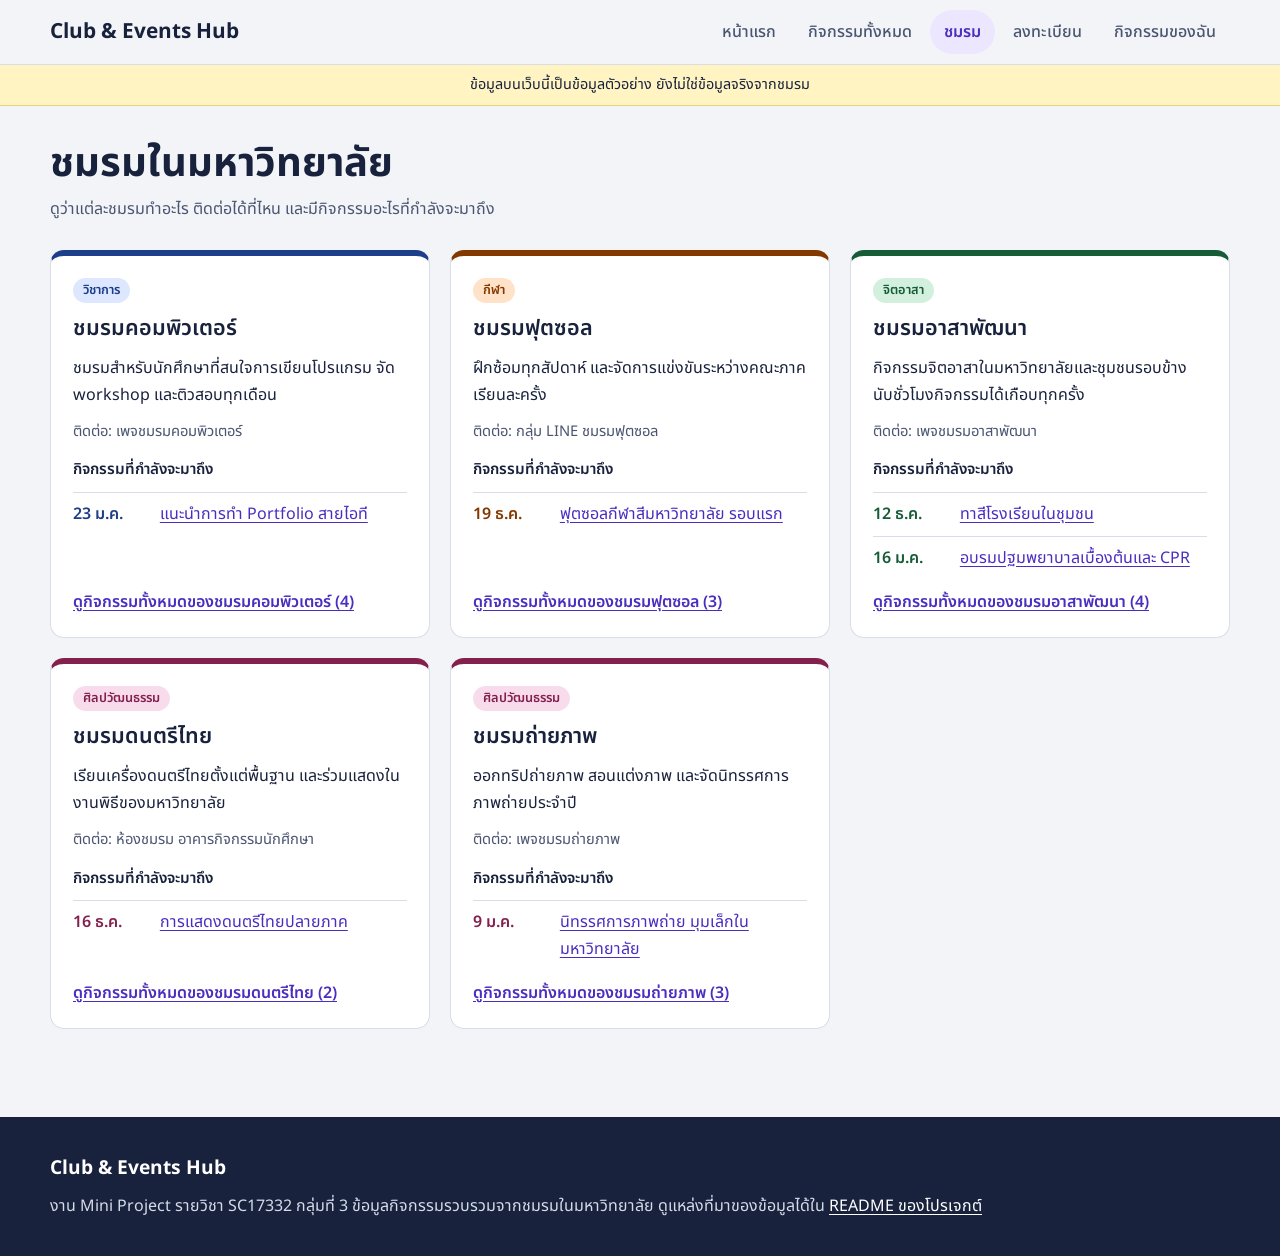
==== clubs.html @ ec0154b6 "Add Club & Events Hub starter site" ====
<!DOCTYPE html>
<!--
  =========================================================
  clubs.html — รายชื่อชมรมและกิจกรรมของแต่ละชมรม
  JavaScript: js/clubs.js (เริ่มทำงานผ่าน js/router.js)
  การ์ดชมรมทั้งหมดสร้างจาก clubs และ events ใน data/events.json
  =========================================================
-->
<html lang="th">
<head>
  <meta charset="UTF-8">
  <meta name="viewport" content="width=device-width, initial-scale=1.0">
  <title>ชมรม — Club &amp; Events Hub</title>
  <meta name="description" content="รายชื่อชมรมในมหาวิทยาลัยและกิจกรรมที่กำลังจะมาถึงของแต่ละชมรม">
  <link rel="preconnect" href="https://fonts.googleapis.com">
  <link rel="preconnect" href="https://fonts.gstatic.com" crossorigin>
  <link href="https://fonts.googleapis.com/css2?family=Noto+Sans+Thai:wght@400;500;600;700&display=swap" rel="stylesheet">
  <link rel="icon" href="images/favicon.svg" type="image/svg+xml">
  <link rel="stylesheet" href="css/style.css">
</head>
<body data-page="clubs">

  <a class="skip-link" href="#main">ข้ามไปเนื้อหาหลัก</a>

  <header class="site-header">
    <div class="container header-inner">
      <a class="logo" href="index.html">Club &amp; Events Hub</a>
      <nav aria-label="เมนูหลัก">
        <ul class="nav-links">
          <li><a href="index.html">หน้าแรก</a></li>
          <li><a href="events.html">กิจกรรมทั้งหมด</a></li>
          <li><a href="clubs.html" aria-current="page">ชมรม</a></li>
          <li><a href="register.html">ลงทะเบียน</a></li>
          <li><a href="my-events.html">กิจกรรมของฉัน <span class="nav-badge" id="my-count" hidden>0</span></a></li>
        </ul>
      </nav>
    </div>
  </header>

  <p class="sample-banner" id="sample-banner" hidden>
    ข้อมูลบนเว็บนี้เป็นข้อมูลตัวอย่าง ยังไม่ใช่ข้อมูลจริงจากชมรม
  </p>

  <main id="main">

    <div class="page-head container">
      <h1>ชมรมในมหาวิทยาลัย</h1>
      <p>ดูว่าแต่ละชมรมทำอะไร ติดต่อได้ที่ไหน และมีกิจกรรมอะไรที่กำลังจะมาถึง</p>
    </div>

    <!-- [JS] การ์ดชมรม 1 ใบ = <article class="club"> มี <h2> ชื่อชมรม และรายการกิจกรรมเป็น <ul>
         ใช้ <article> เพราะแต่ละชมรมเป็นเนื้อหาที่สมบูรณ์ในตัวเอง -->
    <div class="club-grid container" id="club-grid" aria-busy="true">
      <p class="grid-message">กำลังโหลดรายชื่อชมรม…</p>
    </div>

    <noscript>
      <p class="grid-message">กรุณาเปิดใช้ JavaScript เพื่อดูรายชื่อชมรม</p>
    </noscript>

  </main>

  <footer class="site-footer">
    <div class="container footer-inner">
      <p class="footer-title">Club &amp; Events Hub</p>
      <p>
        งาน Mini Project รายวิชา SC17332 กลุ่มที่ 3 ข้อมูลกิจกรรมรวบรวมจากชมรมในมหาวิทยาลัย
        ดูแหล่งที่มาของข้อมูลได้ใน
        <a href="https://github.com/">README ของโปรเจกต์</a>
      </p>
    </div>
  </footer>

  <div class="notice" id="notice" role="status" aria-live="polite"></div>

  <!-- JavaScript: ทุกหน้าโหลดครบทุกไฟล์ เพื่อให้ router.js สลับหน้าได้โดยไม่โหลดใหม่
       ลำดับสำคัญ: common.js ก่อน (ฟังก์ชันที่ใช้ร่วม) → ไฟล์ของแต่ละหน้า → router.js ท้ายสุด (เริ่มทำงาน) -->
  <script src="js/common.js"></script>
  <script src="js/home.js"></script>
  <script src="js/events.js"></script>
  <script src="js/clubs.js"></script>
  <script src="js/register.js"></script>
  <script src="js/my-events.js"></script>
  <script src="js/router.js"></script>
</body>
</html>
---- css/style.css ----
/* =========================================================
   style.css — Club & Events Hub (ใช้ร่วมกันทุกหน้า)
   รายวิชา SC17332 · Mini Project Smart Campus · กลุ่มที่ 3

   แนวคิดดีไซน์: การ์ดกิจกรรมทำเป็น "ตั๋ว" มีต้นขั้วบอกวันที่ด้านซ้าย
   คั่นด้วยเส้นประและรอยเจาะครึ่งวงกลม สื่อถึงการลงทะเบียน/จองที่นั่ง

   เขียนแบบ mobile-first (ข้อ T5)
     สไตล์พื้นฐาน = จอมือถือ (360px ขึ้นไป)
     @media (min-width: 640px)  = แท็บเล็ต   (จุดเปลี่ยนที่ 1)
     @media (min-width: 1024px) = เดสก์ท็อป  (จุดเปลี่ยนที่ 2)

   สารบัญ (ค้นด้วย Ctrl+F ตามเลข)
     1) ตัวแปร            2) พื้นฐาน + การเข้าถึง   3) Header / เมนู
     4) ปุ่มและลิงก์        5) Hero + นับถอยหลัง      6) หัวข้อและ section
     7) การ์ดกิจกรรม (ตั๋ว)  8) ตัวกรอง               9) ปฏิทิน
     10) ชมรม             11) ฟอร์มลงทะเบียน        12) กิจกรรมของฉัน
     13) Footer + แจ้งเตือน  14) Responsive           15) เปลี่ยนหน้า
     16) ลดการเคลื่อนไหว
   ========================================================= */


/* ---------- 1) ตัวแปร (ข้อ T4: ใช้ CSS custom properties สำหรับสีหลัก) ---------- */
:root {
  --paper: #f2f4f8;          /* พื้นหลังทั้งหน้า (เทาอมฟ้า) */
  --surface: #ffffff;        /* พื้นการ์ด */
  --ink: #18223d;            /* ตัวอักษรหลัก (กรมท่า) */
  --ink-soft: #4a5571;       /* ตัวอักษรรอง (contrast กับพื้น paper ≈ 7:1) */
  --line: #d8dde7;           /* เส้นขอบบาง */
  --field-line: #737d93;     /* ขอบช่องกรอก (ต้อง contrast ≥ 3:1 กับพื้นขาว) */

  --accent: #4b2dbf;         /* สีหลัก (ม่วง) ตัวอักษรขาวบนสีนี้ contrast ≈ 9:1 */
  --accent-hover: #391f9c;
  --accent-soft: #ece7ff;
  --highlight: #ffd84d;      /* เหลืองไฮไลต์ ใช้กับป้าย "นับชั่วโมงได้" */

  --danger: #b42318;
  --danger-soft: #fdecea;
  --success: #146c3f;
  --success-soft: #e3f4ea;

  /* สีประจำประเภทกิจกรรม: --tint = พื้น, --tint-ink = ตัวอักษรบนพื้นนั้น
     ค่าเริ่มต้น (ประเภทอื่น ๆ) ตั้งไว้ที่นี่ ส่วนแต่ละประเภทกำหนดในข้อ 7 */
  --tint: #e8e5f4;
  --tint-ink: #3e3470;

  /* ใช้ฟอนต์เดียวทั้งเว็บ อยากเปลี่ยนฟอนต์แก้ 2 บรรทัดนี้ + ลิงก์ Google Fonts ใน <head> */
  --font-display: "Noto Sans Thai", sans-serif;
  --font-body: "Noto Sans Thai", sans-serif;

  --radius: 14px;
  --radius-lg: 20px;
  --pill: 999px;
  --stub: 78px;              /* ความกว้างต้นขั้วตั๋ว */
  --max: 1180px;             /* ความกว้างสูงสุดของเนื้อหา */
}


/* ---------- 2) พื้นฐาน + การเข้าถึง ---------- */
*,
*::before,
*::after {
  box-sizing: border-box;
}

html {
  scroll-behavior: smooth;
  scroll-padding-top: 140px;   /* เลื่อนไปที่ #anchor แล้วไม่โดน header ที่ติดด้านบนบัง */
}

body {
  margin: 0;
  font-family: var(--font-body);
  font-size: 1rem;
  line-height: 1.65;           /* ภาษาไทยมีสระบน-ล่าง ต้องเว้นบรรทัดมากกว่าภาษาอังกฤษ */
  color: var(--ink);
  background: var(--paper);
}

h1, h2, h3, p, ul, ol, dl, dd {
  margin: 0;
}

h1, h2, h3 {
  font-family: var(--font-display);
  line-height: 1.3;
}

ul, ol {
  padding: 0;
  list-style: none;
}

img {
  display: block;
  max-width: 100%;
}

a {
  color: var(--accent);
  text-underline-offset: 3px;
}

/* กล่องจัดกึ่งกลาง ใช้ซ้ำทุกส่วน */
.container {
  width: min(100% - 32px, var(--max));
  margin-inline: auto;
}

/* ซ่อนจากสายตา แต่โปรแกรมอ่านหน้าจอยังอ่านได้ */
.visually-hidden {
  position: absolute;
  width: 1px;
  height: 1px;
  padding: 0;
  margin: -1px;
  overflow: hidden;
  clip: rect(0 0 0 0);
  white-space: nowrap;
  border: 0;
}

/* วงโฟกัสเมื่อใช้คีย์บอร์ด (ข้อ T3: มองเห็น focus ชัดเจน)
   :focus-visible แสดงเฉพาะตอนกด Tab ไม่แสดงตอนคลิกเมาส์ */
:focus-visible {
  outline: 3px solid var(--accent);
  outline-offset: 3px;
}

/* ลิงก์ข้ามเมนู ซ่อนอยู่นอกจอ โผล่มาเมื่อได้รับโฟกัส */
.skip-link {
  position: absolute;
  top: -100px;
  left: 16px;
  z-index: 300;
  padding: 10px 18px;
  border-radius: var(--pill);
  background: var(--ink);
  color: #fff;
  font-weight: 600;
  transition: top 0.2s;
}

.skip-link:focus {
  top: 12px;
}

.muted {
  color: var(--ink-soft);
}

/* hidden ต้องชนะ display ที่ตั้งไว้ใน class อื่นเสมอ */
[hidden] {
  display: none !important;
}


/* ---------- 3) Header / เมนู ---------- */
.site-header {
  position: sticky;
  top: 0;
  z-index: 100;
  background: rgba(242, 244, 248, 0.92);
  backdrop-filter: blur(8px);
  border-bottom: 1px solid var(--line);
}

/* Flexbox: โลโก้ + เมนูเรียงแนวนอน ถ้าที่ไม่พอให้ขึ้นบรรทัดใหม่ */
.header-inner {
  display: flex;
  flex-wrap: wrap;
  align-items: center;
  justify-content: space-between;
  gap: 4px 24px;
  padding-top: 12px;
}

.logo {
  color: var(--ink);
  font-family: var(--font-display);
  font-size: 1.3rem;
  font-weight: 700;
  text-decoration: none;
}

/* มือถือ: เมนูเต็มความกว้าง เลื่อนซ้าย-ขวาได้ในแถบเมนูเท่านั้น (หน้าเว็บไม่ scroll แนวนอน) */
.site-header nav {
  width: 100%;
}

.nav-links {
  display: flex;
  gap: 4px;
  overflow-x: auto;
  padding-block: 6px 10px;
  white-space: nowrap;
  scrollbar-width: thin;
}

.nav-links a {
  display: inline-flex;
  align-items: center;
  gap: 6px;
  min-height: 44px;            /* พื้นที่กดอย่างน้อย 44px สำหรับนิ้ว */
  padding: 0 14px;
  border-radius: var(--pill);
  color: var(--ink-soft);
  font-weight: 500;
  text-decoration: none;
  transition: background 0.2s, color 0.2s;
}

.nav-links a:hover {
  background: var(--surface);
  color: var(--ink);
}

/* หน้าปัจจุบัน: เลือกจาก aria-current ไม่ต้องเพิ่ม class เอง */
.nav-links a[aria-current="page"] {
  background: var(--accent-soft);
  color: var(--accent);
  font-weight: 600;
}

.nav-badge {
  display: inline-grid;
  place-items: center;
  min-width: 22px;
  height: 22px;
  padding: 0 6px;
  border-radius: var(--pill);
  background: var(--accent);
  color: #fff;
  font-size: 0.75rem;
  font-weight: 600;
  line-height: 1;
}

.sample-banner {
  padding: 8px 16px;
  border-bottom: 1px solid #e9d27a;
  background: #fff4c2;
  color: var(--ink);
  font-size: 0.9rem;
  text-align: center;
}


/* ---------- 4) ปุ่มและลิงก์ ---------- */
.btn {
  display: inline-flex;
  align-items: center;
  justify-content: center;
  gap: 8px;
  min-height: 46px;
  padding: 0 22px;
  border: 2px solid transparent;
  border-radius: var(--pill);
  font-family: inherit;
  font-size: 1rem;
  font-weight: 600;
  line-height: 1.2;
  text-align: center;
  text-decoration: none;
  cursor: pointer;
  transition: background 0.2s, color 0.2s, border-color 0.2s;
}

.btn-primary {
  background: var(--accent);
  color: #fff;
}

.btn-primary:hover {
  background: var(--accent-hover);
}

.btn-ghost {
  border-color: var(--ink);
  background: transparent;
  color: var(--ink);
}

.btn-ghost:hover {
  background: var(--ink);
  color: #fff;
}

.btn-danger {
  border-color: var(--danger);
  background: transparent;
  color: var(--danger);
}

.btn-danger:hover {
  background: var(--danger);
  color: #fff;
}

.btn-small {
  min-height: 40px;
  padding: 0 16px;
  font-size: 0.92rem;
}

.btn-block {
  width: 100%;
}

.text-link {
  font-weight: 600;
}

.text-link:hover {
  color: var(--accent-hover);
}

/* ปุ่มที่หน้าตาเหมือนลิงก์ (ใช้ในข้อความ "ลองอีกครั้ง") */
.link-btn {
  padding: 0;
  border: 0;
  background: none;
  color: var(--accent);
  font: inherit;
  font-weight: 600;
  text-decoration: underline;
  text-underline-offset: 3px;
  cursor: pointer;
}

.icon-btn {
  display: grid;
  place-items: center;
  width: 44px;
  height: 44px;
  border: 1.5px solid var(--line);
  border-radius: 50%;
  background: var(--surface);
  color: var(--ink);
  font-size: 1.5rem;
  line-height: 1;
  cursor: pointer;
  transition: border-color 0.2s;
}

.icon-btn:hover {
  border-color: var(--ink);
}


/* ---------- 5) Hero + นับถอยหลัง ---------- */
/* Grid: มือถือ 1 คอลัมน์ (ข้อความอยู่บน กล่องนับถอยหลังอยู่ล่าง) เดสก์ท็อปแบ่ง 2 คอลัมน์ (ข้อ 14) */
.hero {
  display: grid;
  gap: 28px;
  padding-block: 32px 8px;
}

.hero h1 {
  font-size: clamp(1.9rem, 6.5vw, 3.3rem);   /* ขนาดยืดตามความกว้างจอ แต่ไม่เล็ก/ใหญ่เกินช่วงนี้ */
  font-weight: 700;
  line-height: 1.35;         /* ภาษาไทยมีวรรณยุกต์ด้านบน ถ้าน้อยกว่านี้บรรทัดจะชนกัน */
}

.hero-lead {
  max-width: 34em;
  margin-top: 14px;
  color: var(--ink-soft);
  font-size: 1.08rem;
}

.hero-actions {
  display: flex;
  flex-wrap: wrap;
  gap: 12px;
  margin-top: 24px;
}

/* กล่องนับถอยหลัง: จุดเด่นเดียวของหน้า ใช้พื้นสีเข้ม */
.countdown-card {
  padding: 22px 22px 24px;
  border-radius: var(--radius-lg);
  background: var(--ink);
  color: #fff;
}

.countdown-card a {
  color: #fff;
}

/* บนพื้นเข้ม วงโฟกัสสีม่วงมองไม่เห็น จึงเปลี่ยนเป็นสีเหลือง */
.countdown-card :focus-visible {
  outline-color: var(--highlight);
}

.countdown-label {
  color: #c9cff0;
  font-family: var(--font-body);
  font-size: 0.95rem;
  font-weight: 500;
}

.countdown-title {
  margin-top: 6px;
  font-size: 1.35rem;
  font-weight: 600;
}

.countdown-title a {
  text-decoration: none;
}

.countdown-title a:hover {
  text-decoration: underline;
}

.countdown-when {
  margin-top: 4px;
  color: #d5daf0;
  font-size: 0.95rem;
}

/* ตัวเลข 3 ช่อง (วัน ชั่วโมง นาที) จัดด้วย Grid */
.timer {
  display: grid;
  grid-template-columns: repeat(3, 1fr);
  gap: 10px;
  margin-top: 18px;
  padding-top: 18px;
  border-top: 2px dashed rgba(255, 255, 255, 0.28);   /* เส้นประแบบรอยฉีกตั๋ว */
}

.timer-part {
  display: flex;
  flex-direction: column;
  align-items: center;
  padding: 10px 4px;
  border-radius: 12px;
  background: rgba(255, 255, 255, 0.08);
}

.timer-num {
  font-family: var(--font-display);
  font-size: clamp(2.2rem, 11vw, 3.4rem);
  font-weight: 700;
  font-variant-numeric: tabular-nums;   /* ตัวเลขกว้างเท่ากัน ไม่กระตุกตอนเปลี่ยนค่า */
  line-height: 1.1;
}

.timer-unit {
  color: #c9cff0;
  font-size: 0.88rem;
}

.countdown-status {
  margin-top: 10px;
  color: #d5daf0;
}

.countdown-foot {
  margin-top: 16px;
}

.countdown-foot .btn {
  border-color: #fff;
  color: #fff;
}

.countdown-foot .btn:hover {
  background: #fff;
  color: var(--ink);
}


/* ---------- 6) หัวข้อและ section ---------- */
.page-head {
  padding-block: 32px 4px;
}

.page-head h1 {
  font-size: clamp(1.8rem, 5vw, 2.5rem);
  font-weight: 700;
}

.page-head p {
  max-width: 44em;
  margin-top: 6px;
  color: var(--ink-soft);
}

.section {
  padding-block: 36px 8px;
}

.section-head {
  display: flex;
  flex-wrap: wrap;
  align-items: baseline;
  justify-content: space-between;
  gap: 4px 16px;
  margin-bottom: 18px;
}

.section-head h2 {
  font-size: 1.5rem;
  font-weight: 600;
}

.count-pill {
  display: inline-grid;
  place-items: center;
  min-width: 28px;
  margin-left: 6px;
  padding: 0 8px;
  border-radius: var(--pill);
  background: var(--surface);
  border: 1px solid var(--line);
  color: var(--ink-soft);
  font-family: var(--font-body);
  font-size: 0.85rem;
  font-weight: 600;
  vertical-align: middle;
}

/* ข้อความแทนการ์ด: กำลังโหลด / ไม่พบ / ผิดพลาด */
.grid-message {
  grid-column: 1 / -1;
  padding: 40px 16px;
  border: 1.5px dashed var(--line);
  border-radius: var(--radius);
  color: var(--ink-soft);
  text-align: center;
}

/* ลิงก์ประเภทกิจกรรมในหน้าแรก */
.type-links {
  display: grid;
  grid-template-columns: repeat(auto-fill, minmax(min(100%, 220px), 1fr));
  gap: 12px;
  padding-bottom: 40px;
}

.type-links a {
  display: flex;
  flex-direction: column;
  gap: 2px;
  padding: 18px 20px;
  border: 2px solid transparent;
  border-radius: var(--radius);
  background: var(--tint);
  color: var(--tint-ink);
  text-decoration: none;
  transition: border-color 0.2s;
}

.type-links a:hover {
  border-color: var(--tint-ink);
}

.type-name {
  font-family: var(--font-display);
  font-size: 1.25rem;
  font-weight: 600;
}

.type-count {
  font-size: 0.92rem;
}


/* ---------- 7) การ์ดกิจกรรม (ตั๋ว) ---------- */
/* สีประจำประเภท: เลือกจาก data-type ที่ JS ใส่ให้การ์ด เช่น data-type="กีฬา"
   ไม่ได้สื่อความหมายด้วยสีอย่างเดียว (ข้อ T3) เพราะมีชื่อประเภทเป็นตัวอักษรในป้ายด้วยเสมอ */
[data-type="วิชาการ"]      { --tint: #dde7ff; --tint-ink: #1d3e8a; }
[data-type="กีฬา"]         { --tint: #ffe2c7; --tint-ink: #833800; }
[data-type="จิตอาสา"]      { --tint: #d3f0de; --tint-ink: #155c37; }
[data-type="ศิลปวัฒนธรรม"] { --tint: #f8dcec; --tint-ink: #84204e; }

/* auto-fill + minmax: จำนวนคอลัมน์ปรับเองตามความกว้าง (มือถือ 1, แท็บเล็ต 2, เดสก์ท็อป 3)
   min(100%, 300px) กันการ์ดกว้างเกินจอที่แคบกว่า 300px */
.ticket-grid {
  display: grid;
  grid-template-columns: repeat(auto-fill, minmax(min(100%, 310px), 1fr));
  gap: 20px;
}

.ticket {
  position: relative;
  display: grid;
  grid-template-columns: var(--stub) minmax(0, 1fr);   /* ต้นขั้ว | เนื้อหา */
  border: 1px solid var(--line);
  border-radius: var(--radius);
  background: var(--surface);
  transition: border-color 0.2s;
}

.ticket:hover {
  border-color: #aab2c5;
}

/* รอยเจาะครึ่งวงกลมบน-ล่าง ตรงแนวเส้นประ
   วาดวงกลมสีเดียวกับพื้นหลังหน้า แล้วใช้ clip-path ตัดให้เหลือครึ่งที่อยู่ในการ์ด */
.ticket::before,
.ticket::after {
  content: "";
  position: absolute;
  left: calc(var(--stub) - 10px);
  width: 20px;
  height: 20px;
  border: 1px solid var(--line);
  border-radius: 50%;
  background: var(--paper);
}

.ticket::before {
  top: -11px;
  clip-path: inset(50% 0 0 0);
}

.ticket::after {
  bottom: -11px;
  clip-path: inset(0 0 50% 0);
}

/* กิจกรรมที่จบแล้ว: ต้นขั้วเป็นสีเทา (มีป้าย "จบแล้ว" เป็นตัวอักษรด้วย) */
.ticket.is-past {
  --tint: #e4e7ee;
  --tint-ink: #3d4660;
}

/* การ์ดที่ถูกลิงก์มาถึง (#event-e006) หรือกดจากปฏิทิน */
.ticket:target,
.ticket.is-highlight {
  outline: 3px solid var(--accent);
  outline-offset: 3px;
}

.ticket-stub {
  display: flex;
  flex-direction: column;
  align-items: center;
  justify-content: center;
  gap: 2px;
  padding: 16px 4px;
  border-right: 2px dashed rgba(24, 34, 61, 0.22);
  border-radius: var(--radius) 0 0 var(--radius);
  background: var(--tint);
  color: var(--tint-ink);
  text-align: center;
}

.stub-month {
  font-size: 0.85rem;
  font-weight: 600;
}

.stub-day {
  font-family: var(--font-display);
  font-size: 2.1rem;
  font-weight: 700;
  line-height: 1;
}

.stub-weekday {
  font-size: 0.8rem;
}

.ticket-body {
  display: flex;
  flex-direction: column;
  gap: 10px;
  min-width: 0;                /* ให้ข้อความยาวตัดบรรทัดได้ ไม่ดันการ์ดล้น */
  padding: 16px 18px 18px;
}

.ticket-poster {
  width: 100%;
  aspect-ratio: 16 / 9;
  border-radius: 10px;
  object-fit: cover;
}

.ticket-tags {
  display: flex;
  flex-wrap: wrap;
  gap: 6px;
}

.chip {
  display: inline-block;
  padding: 2px 10px;
  border-radius: var(--pill);
  background: var(--tint);
  color: var(--tint-ink);
  font-size: 0.8rem;
  font-weight: 600;
}

.chip-hours {
  background: var(--highlight);
  color: var(--ink);
}

.chip-status {
  background: #e4e7ee;
  color: #3d4660;
}

.chip-full {
  background: var(--danger-soft);
  color: var(--danger);
}

.ticket h3 {
  font-size: 1.15rem;
  font-weight: 600;
  line-height: 1.4;
}

.ticket-club {
  color: var(--ink-soft);
  font-size: 0.92rem;
}

/* รายละเอียด วันที่/เวลา/สถานที่ ใช้ <dl> (คำ + ความหมาย) จัดเป็น Grid 2 คอลัมน์ */
.ticket-meta {
  display: grid;
  gap: 2px;
  font-size: 0.92rem;
}

.ticket-meta div {
  display: grid;
  grid-template-columns: 4.6em minmax(0, 1fr);
  gap: 8px;
}

.ticket-meta dt {
  color: var(--ink-soft);
}

.seats {
  display: grid;
  gap: 4px;
}

.seat-bar {
  height: 6px;
  overflow: hidden;
  border-radius: var(--pill);
  background: #e3e6ee;
}

.seat-fill {
  width: 0;                    /* JS ตั้งความกว้างจริงตามสัดส่วนที่นั่งที่ใช้ไป */
  height: 100%;
  background: var(--accent);
  transition: width 0.4s;
}

.ticket.is-low .seat-fill {
  background: #c2410c;
}

.seat-text {
  font-size: 0.88rem;
}

.ticket-actions {
  display: flex;
  flex-wrap: wrap;
  gap: 8px;
  margin-top: auto;            /* ดันปุ่มลงล่างสุด การ์ดในแถวเดียวกันปุ่มจะตรงกัน */
  padding-top: 4px;
}

.ticket-note {
  color: var(--ink-soft);
  font-size: 0.9rem;
}


/* ---------- 8) ตัวกรอง ---------- */
.filters {
  padding-top: 20px;
}

/* Grid: มือถือ 1 คอลัมน์ แท็บเล็ต 2 คอลัมน์ เดสก์ท็อปเรียงแถวเดียว (ข้อ 14) */
.filter-form {
  display: grid;
  gap: 14px;
  padding: 18px;
  border: 1px solid var(--line);
  border-radius: var(--radius);
  background: var(--surface);
}

.filter-form .field {
  margin-bottom: 0;
}

.filter-foot {
  display: flex;
  flex-wrap: wrap;
  align-items: center;
  justify-content: space-between;
  gap: 10px 16px;
  margin-top: 14px;
}

.result-count {
  color: var(--ink-soft);
}

.view-toggle {
  display: inline-flex;
  padding: 3px;
  border: 1.5px solid var(--ink);
  border-radius: var(--pill);
}

.view-toggle button {
  min-height: 38px;
  padding: 0 18px;
  border: 0;
  border-radius: var(--pill);
  background: transparent;
  color: var(--ink);
  font: inherit;
  font-weight: 600;
  cursor: pointer;
  transition: background 0.2s, color 0.2s;
}

.view-toggle button[aria-pressed="true"] {
  background: var(--ink);
  color: #fff;
}

.section-past .section-head h2 {
  color: var(--ink-soft);
}


/* ---------- 9) ปฏิทิน (ฟีเจอร์เสริม: CSS Grid 7 คอลัมน์) ---------- */
.calendar {
  padding-block: 28px 40px;
}

.cal-head {
  display: flex;
  align-items: center;
  justify-content: space-between;
  gap: 12px;
  margin-bottom: 14px;
}

.cal-head h2 {
  font-size: 1.4rem;
  font-weight: 600;
  text-align: center;
}

/* หัวใจของปฏิทิน: 7 คอลัมน์เท่ากัน = 7 วันในสัปดาห์
   minmax(0, 1fr) กันไม่ให้ชื่อกิจกรรมยาว ๆ ดันคอลัมน์ให้กว้างเกิน */
.cal-weekdays,
.cal-grid {
  display: grid;
  grid-template-columns: repeat(7, minmax(0, 1fr));
  gap: 4px;
}

.cal-weekdays {
  margin-bottom: 4px;
  color: var(--ink-soft);
  font-size: 0.85rem;
  font-weight: 600;
  text-align: center;
}

.cal-day {
  min-width: 0;
  min-height: 62px;
  padding: 4px;
  border: 1px solid var(--line);
  border-radius: 8px;
  background: var(--surface);
}

/* ช่องว่างก่อนวันที่ 1 ของเดือน */
.cal-empty {
  border: 0;
  background: transparent;
}

.cal-day[aria-current="date"] {
  border: 2px solid var(--accent);
}

.cal-date {
  display: block;
  font-family: var(--font-display);
  font-size: 0.9rem;
  font-weight: 600;
}

.cal-events {
  display: flex;
  flex-wrap: wrap;
  gap: 3px;
}

/* มือถือ: กิจกรรมแสดงเป็นจุดสี ชื่อกิจกรรมซ่อนจากสายตาแต่ยังอ่านได้ด้วยโปรแกรมอ่านหน้าจอ */
.cal-events a {
  display: block;
  width: 14px;
  height: 14px;
  border-radius: 50%;
  background: var(--tint-ink);
}

.cal-event-text {
  position: absolute;
  width: 1px;
  height: 1px;
  overflow: hidden;
  clip: rect(0 0 0 0);
  white-space: nowrap;
}

.cal-note {
  margin-top: 12px;
  color: var(--ink-soft);
  font-size: 0.9rem;
}


/* ---------- 10) ชมรม ---------- */
.club-grid {
  display: grid;
  grid-template-columns: repeat(auto-fill, minmax(min(100%, 340px), 1fr));
  gap: 20px;
  padding-block: 24px 48px;
}

.club {
  display: flex;
  flex-direction: column;
  gap: 12px;
  padding: 22px;
  border: 1px solid var(--line);
  border-top: 6px solid var(--tint-ink);
  border-radius: var(--radius);
  background: var(--surface);
}

.club h2 {
  font-size: 1.35rem;
  font-weight: 600;
}

.club-contact {
  color: var(--ink-soft);
  font-size: 0.92rem;
}

.club h3 {
  margin-top: 4px;
  font-family: var(--font-body);
  font-size: 0.95rem;
  font-weight: 600;
}

.club-events {
  display: grid;
  gap: 8px;
}

.club-events li {
  display: grid;
  grid-template-columns: 4.8em minmax(0, 1fr);
  gap: 10px;
  align-items: baseline;
  padding-top: 8px;
  border-top: 1px solid var(--line);
}

.club-events time {
  color: var(--tint-ink);
  font-family: var(--font-display);
  font-weight: 600;
}

.club-foot {
  margin-top: auto;
  padding-top: 6px;
}


/* ---------- 11) ฟอร์มลงทะเบียน ---------- */
.register-layout {
  display: grid;
  gap: 24px;
  padding-block: 24px 56px;
}

.form-card,
.event-summary {
  padding: 22px 20px;
  border: 1px solid var(--line);
  border-radius: var(--radius-lg);
  background: var(--surface);
}

.form-card h2,
.event-summary h2 {
  margin-bottom: 16px;
  font-size: 1.3rem;
  font-weight: 600;
}

.field {
  display: flex;
  flex-direction: column;
  gap: 6px;
  margin-bottom: 18px;
}

.field label {
  font-weight: 600;
}

.field input[type="text"],
.field input[type="email"],
.field input[type="search"],
.field select {
  width: 100%;
  min-height: 46px;
  padding: 8px 14px;
  border: 1.5px solid var(--field-line);
  border-radius: 10px;
  background: var(--surface);
  color: var(--ink);
  font: inherit;
  transition: border-color 0.2s;
}

.field input:focus,
.field select:focus {
  border-color: var(--accent);
}

/* ช่องที่ JS ตรวจแล้วไม่ผ่าน (aria-invalid="true"): ขอบแดง + ข้อความแดงใต้ช่อง */
.field [aria-invalid="true"] {
  border-color: var(--danger);
}

.field-hint {
  color: var(--ink-soft);
  font-size: 0.88rem;
}

.field-error {
  color: var(--danger);
  font-size: 0.9rem;
  font-weight: 500;
}

/* ไม่มีข้อความผิดพลาด = ไม่ต้องกินพื้นที่ */
.field-error:empty {
  display: none;
}

/* checkbox อยู่ซ้าย ข้อความอยู่ขวา ข้อความผิดพลาดขึ้นบรรทัดใหม่เต็มความกว้าง */
.field-check {
  flex-direction: row;
  flex-wrap: wrap;
  align-items: flex-start;
  gap: 10px;
}

.field-check input {
  flex-shrink: 0;
  width: 22px;
  height: 22px;
  margin: 2px 0 0;
  accent-color: var(--accent);
}

.field-check label {
  flex: 1;
  font-weight: 400;
}

.field-check .field-error {
  width: 100%;
}

.form-alert {
  margin-bottom: 18px;
  padding: 12px 16px;
  border-left: 4px solid var(--danger);
  border-radius: 8px;
  background: var(--danger-soft);
  color: var(--danger);
  font-weight: 500;
}

.form-success {
  margin-bottom: 20px;
  padding: 16px 18px;
  border-left: 4px solid var(--success);
  border-radius: 8px;
  background: var(--success-soft);
  color: var(--success);
}

.form-success h3 {
  font-size: 1.1rem;
  font-weight: 600;
}

.form-success p {
  margin-top: 4px;
  color: var(--ink);
}

.form-success .btn {
  margin-top: 12px;
}

.summary-title {
  font-size: 1.15rem;
  font-weight: 600;
}

.summary-body {
  display: grid;
  gap: 10px;
}

.summary-desc {
  color: var(--ink-soft);
  font-size: 0.95rem;
}

.seat-big {
  font-family: var(--font-display);
  font-size: 2.2rem;
  font-weight: 700;
  line-height: 1.1;
}


/* ---------- 12) กิจกรรมของฉัน ---------- */
.my-top {
  display: grid;
  gap: 20px;
  padding-top: 24px;
}

.hours-card {
  padding: 22px;
  border: 1px solid var(--line);
  border-radius: var(--radius-lg);
  background: var(--surface);
}

.hours-card h2 {
  font-size: 1.3rem;
  font-weight: 600;
}

.hours-stats {
  display: grid;
  grid-template-columns: 1fr 1fr;
  gap: 12px;
  margin-top: 14px;
}

.hours-stat {
  padding: 14px;
  border-radius: 12px;
  background: var(--paper);
}

.hours-stat strong {
  display: block;
  font-family: var(--font-display);
  font-size: 2.4rem;
  font-weight: 700;
  line-height: 1.1;
}

.hours-stat-done {
  background: var(--highlight);
}

.hours-note {
  margin-top: 12px;
  color: var(--ink-soft);
  font-size: 0.88rem;
}

.my-list {
  display: grid;
  grid-template-columns: repeat(auto-fill, minmax(min(100%, 420px), 1fr));
  gap: 20px;
  padding-bottom: 32px;
}

.my-reg {
  color: var(--ink-soft);
  font-size: 0.88rem;
}


/* ---------- 13) Footer + แจ้งเตือน ---------- */
.site-footer {
  margin-top: 40px;
  padding-block: 36px;
  background: var(--ink);
  color: #d5dbe8;
}

.footer-inner {
  display: grid;
  gap: 8px;
}

.footer-title {
  color: #fff;
  font-family: var(--font-display);
  font-size: 1.2rem;
  font-weight: 700;
}

.site-footer a {
  color: #fff;
}

.site-footer :focus-visible {
  outline-color: var(--highlight);
}

.notice {
  position: fixed;
  left: 50%;
  bottom: 20px;
  z-index: 200;
  max-width: calc(100% - 32px);
  padding: 12px 22px;
  border-radius: var(--pill);
  background: var(--ink);
  color: #fff;
  box-shadow: 0 10px 30px rgba(24, 34, 61, 0.25);
  opacity: 0;
  pointer-events: none;
  transform: translate(-50%, 16px);
  transition: opacity 0.25s, transform 0.25s;
}

.notice.show {
  opacity: 1;
  transform: translate(-50%, 0);
}


/* ---------- 14) Responsive ---------- */

/* จุดเปลี่ยนที่ 1: แท็บเล็ต (กว้าง 640px ขึ้นไป) */
@media (min-width: 640px) {
  :root {
    --stub: 88px;
  }

  .filter-form {
    grid-template-columns: 1fr 1fr;
    align-items: end;
  }

  .field-search {
    grid-column: 1 / -1;       /* ช่องค้นหากินเต็มแถว */
  }

  .filter-form .field-check {
    align-items: center;
    min-height: 46px;
  }

  .hours-stats {
    gap: 16px;
  }

  /* ปฏิทิน: จอกว้างพอแล้ว แสดงชื่อกิจกรรมแทนจุด */
  .cal-day {
    min-height: 96px;
    padding: 6px;
  }

  /* minmax(0, 1fr) + min-width: 0 ให้ชื่อกิจกรรมยาว ๆ ถูกตัดด้วย … แทนที่จะดันล้นช่อง */
  .cal-events {
    display: grid;
    grid-template-columns: minmax(0, 1fr);
    gap: 3px;
  }

  .cal-events li {
    min-width: 0;
  }

  .cal-events a {
    width: auto;
    height: auto;
    overflow: hidden;
    padding: 1px 6px;
    border-radius: 6px;
    background: var(--tint);
    color: var(--tint-ink);
    font-size: 0.78rem;
    font-weight: 500;
    text-decoration: none;
    text-overflow: ellipsis;
    white-space: nowrap;
  }

  .cal-events a:hover {
    text-decoration: underline;
  }

  .cal-event-text {
    position: static;
    width: auto;
    height: auto;
    overflow: visible;
    clip: auto;
  }
}

/* จุดเปลี่ยนที่ 2: เดสก์ท็อป (กว้าง 1024px ขึ้นไป) */
@media (min-width: 1024px) {
  html {
    scroll-padding-top: 100px;
  }

  /* เมนูอยู่บรรทัดเดียวกับโลโก้ */
  .header-inner {
    flex-wrap: nowrap;
    padding-block: 10px;
  }

  .site-header nav {
    width: auto;
  }

  .nav-links {
    padding-block: 0;
    overflow: visible;
  }

  .hero {
    grid-template-columns: 1.15fr 0.85fr;
    align-items: center;
    gap: 56px;
    padding-block: 56px 16px;
  }

  .countdown-card {
    padding: 28px 28px 30px;
  }

  .filter-form {
    grid-template-columns: 2fr 1fr 1fr auto auto;
  }

  .field-search {
    grid-column: auto;
  }

  .register-layout {
    grid-template-columns: 1.4fr 1fr;
    align-items: start;
  }

  /* กล่องสรุปกิจกรรมติดหน้าจอขณะเลื่อนกรอกฟอร์ม */
  .event-summary {
    position: sticky;
    top: 96px;
  }

  .form-card,
  .event-summary {
    padding: 28px;
  }

  .my-top {
    grid-template-columns: 1.3fr 1fr;
  }

  .cal-day {
    min-height: 116px;
  }
}


/* ---------- 15) เปลี่ยนหน้าแบบไม่โหลดใหม่ (router.js) ----------
   router.js สร้าง <main> ใหม่ทุกครั้งที่เปลี่ยนหน้า animation จึงเล่นทุกครั้งเอง
   ค่อย ๆ ปรากฏ 0.2 วินาที ให้รู้ว่าเนื้อหาเปลี่ยนแล้ว */
main {
  animation: page-in 0.2s ease-out;
}

@keyframes page-in {
  from {
    opacity: 0;
    transform: translateY(6px);
  }
}


/* ---------- 16) ผู้ใช้ที่ตั้งค่าลดการเคลื่อนไหว ---------- */
@media (prefers-reduced-motion: reduce) {
  *,
  *::before,
  *::after {
    transition: none !important;
    animation: none !important;
    scroll-behavior: auto !important;
  }
}
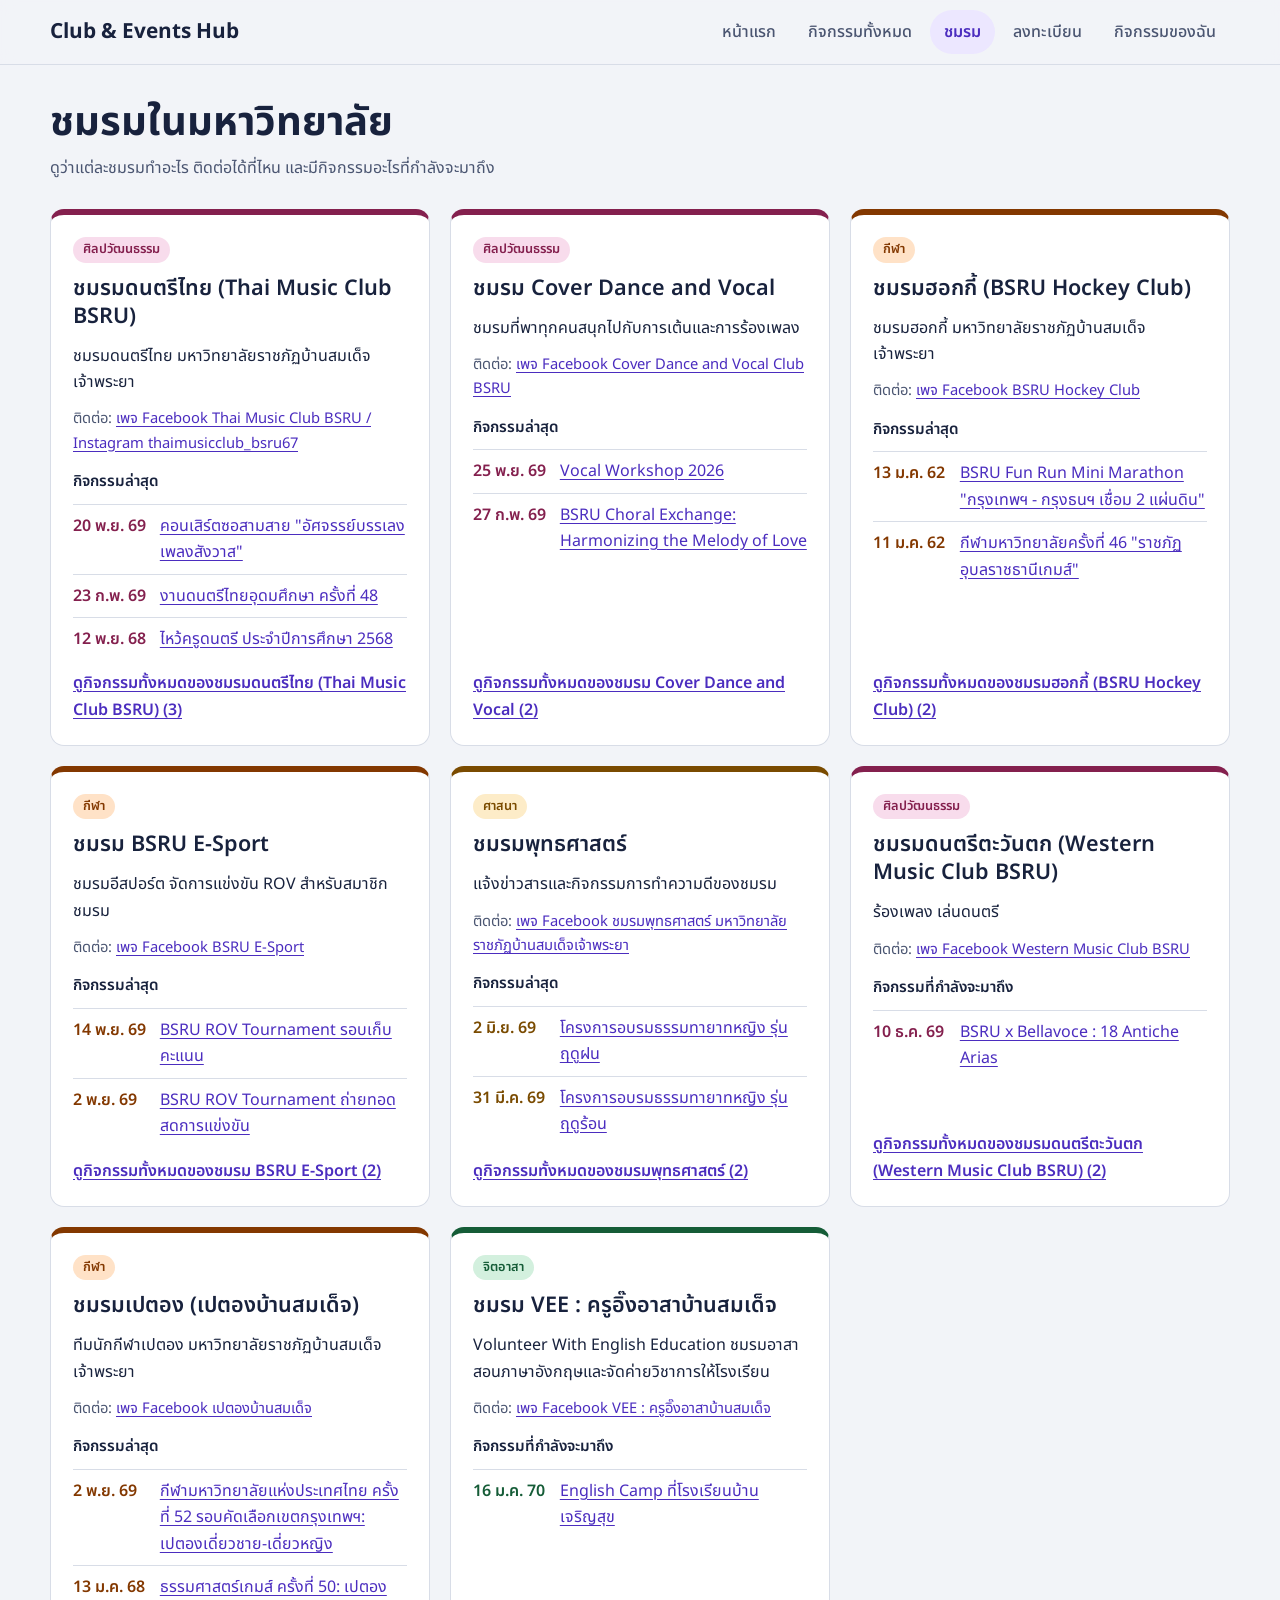
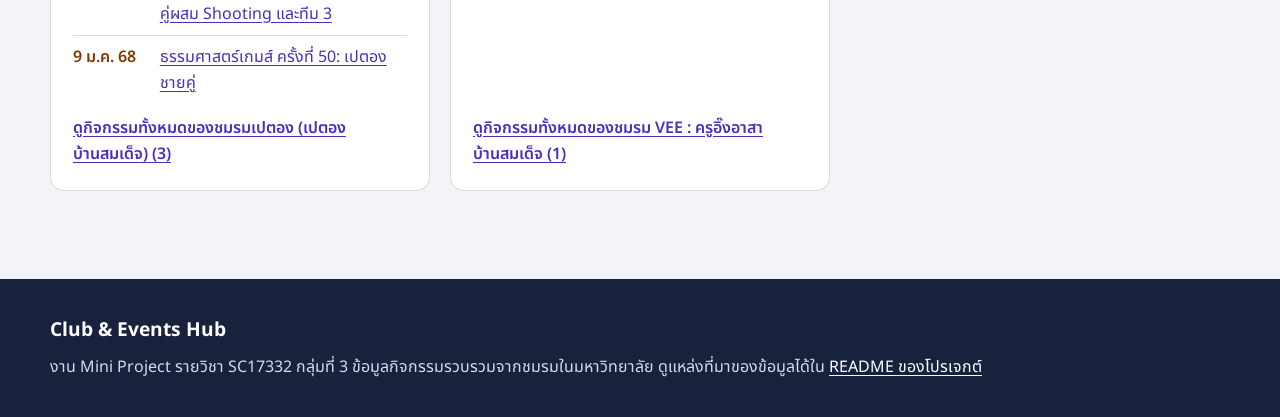
==== commit eb53efe1: "Keep only what the brief requires: sources in README, reflections named by student ID" ====
--- a/clubs.html
+++ b/clubs.html
@@ -36,10 +36,6 @@
       </nav>
     </div>
   </header>
-
-  <p class="sample-banner" id="sample-banner" hidden>
-    ข้อมูลบนเว็บนี้เป็นข้อมูลตัวอย่าง ยังไม่ใช่ข้อมูลจริงจากชมรม
-  </p>
 
   <main id="main">
 
--- a/css/style.css
+++ b/css/style.css
@@ -234,15 +234,6 @@
   font-size: 0.75rem;
   font-weight: 600;
   line-height: 1;
-}
-
-.sample-banner {
-  padding: 8px 16px;
-  border-bottom: 1px solid #e9d27a;
-  background: #fff4c2;
-  color: var(--ink);
-  font-size: 0.9rem;
-  text-align: center;
 }
 
 
@@ -575,6 +566,7 @@
 [data-type="กีฬา"]         { --tint: #ffe2c7; --tint-ink: #833800; }
 [data-type="จิตอาสา"]      { --tint: #d3f0de; --tint-ink: #155c37; }
 [data-type="ศิลปวัฒนธรรม"] { --tint: #f8dcec; --tint-ink: #84204e; }
+[data-type="ศาสนา"]        { --tint: #fdecc8; --tint-ink: #7a4b00; }
 
 /* auto-fill + minmax: จำนวนคอลัมน์ปรับเองตามความกว้าง (มือถือ 1, แท็บเล็ต 2, เดสก์ท็อป 3)
    min(100%, 300px) กันการ์ดกว้างเกินจอที่แคบกว่า 300px */
@@ -772,6 +764,17 @@
   gap: 8px;
   margin-top: auto;            /* ดันปุ่มลงล่างสุด การ์ดในแถวเดียวกันปุ่มจะตรงกัน */
   padding-top: 4px;
+}
+
+/* ลิงก์ไปโพสต์ต้นฉบับ + หมายเหตุแหล่งที่มา (ข้อ T8) */
+.ticket-source {
+  color: var(--ink-soft);
+  font-size: 0.85rem;
+  line-height: 1.5;
+}
+
+.ticket-source a {
+  font-weight: 600;
 }
 
 .ticket-note {
@@ -1053,11 +1056,6 @@
 /* ช่องที่ JS ตรวจแล้วไม่ผ่าน (aria-invalid="true"): ขอบแดง + ข้อความแดงใต้ช่อง */
 .field [aria-invalid="true"] {
   border-color: var(--danger);
-}
-
-.field-hint {
-  color: var(--ink-soft);
-  font-size: 0.88rem;
 }
 
 .field-error {
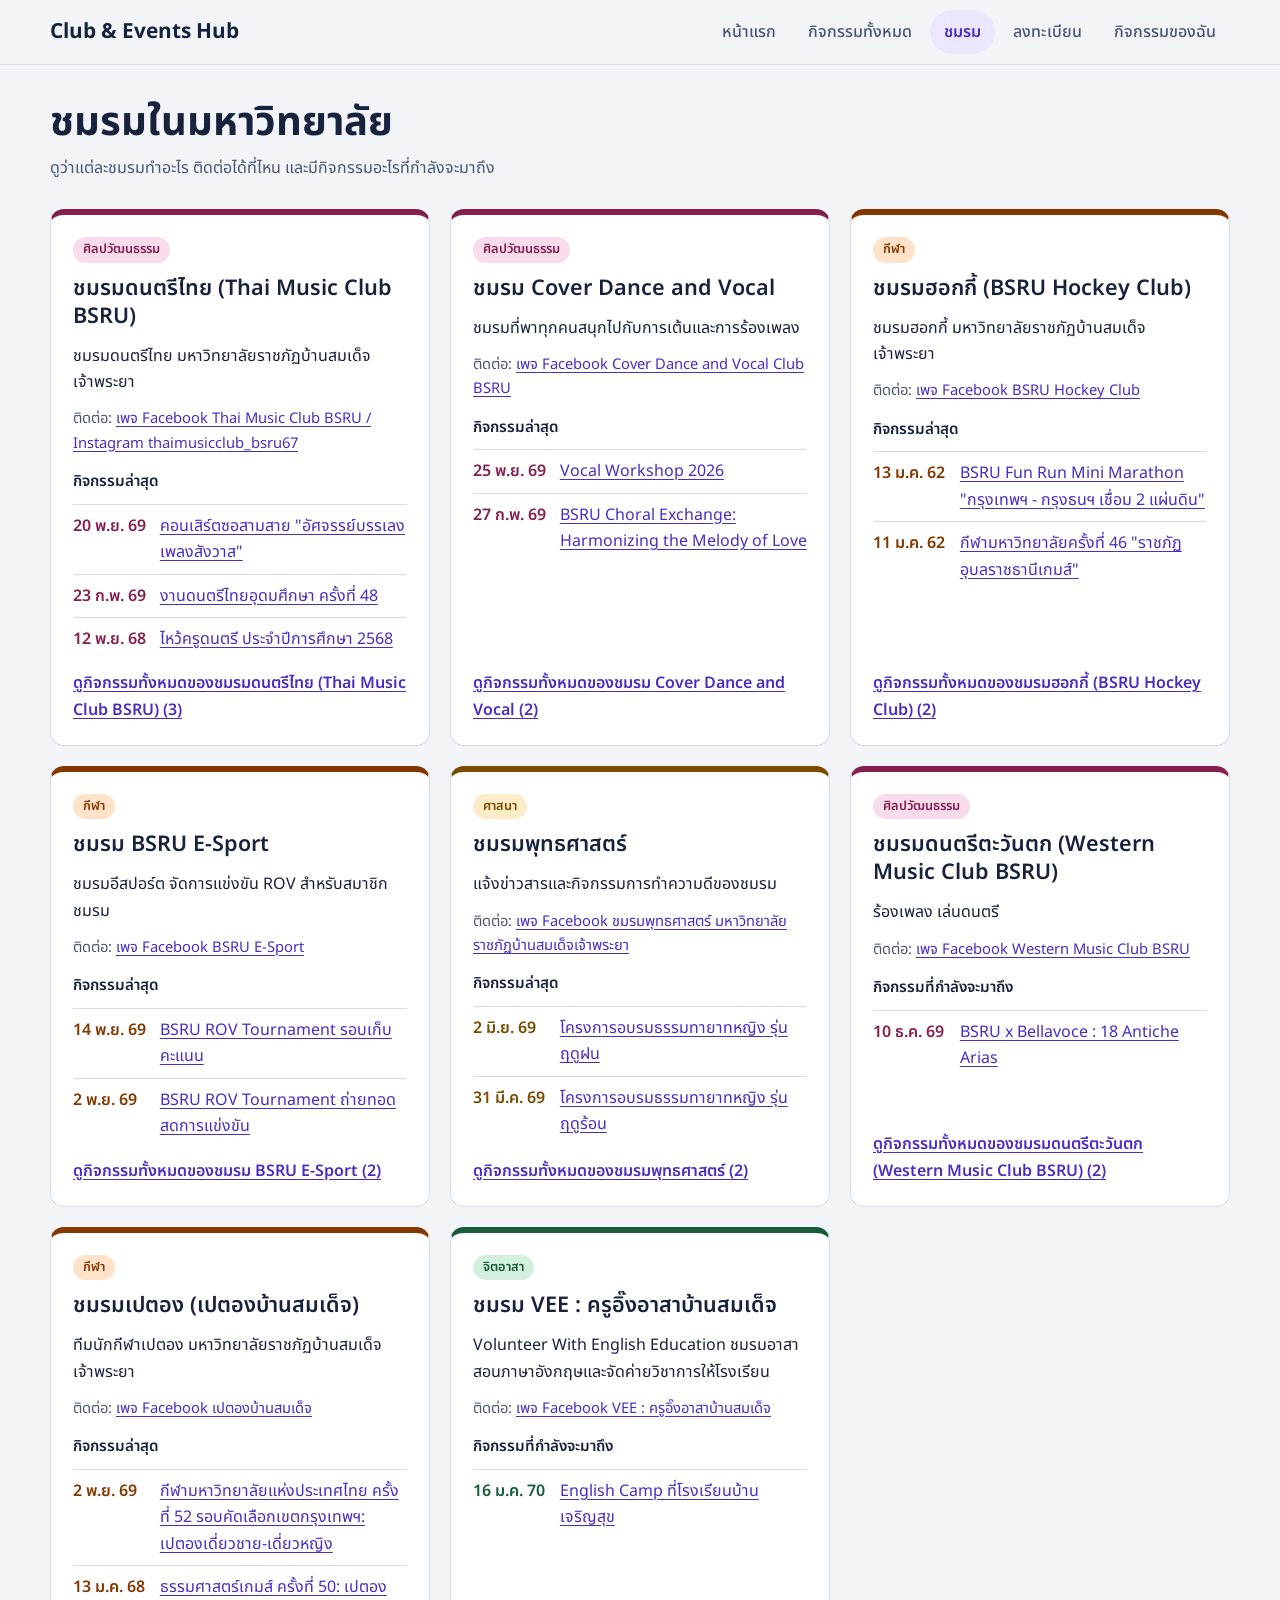
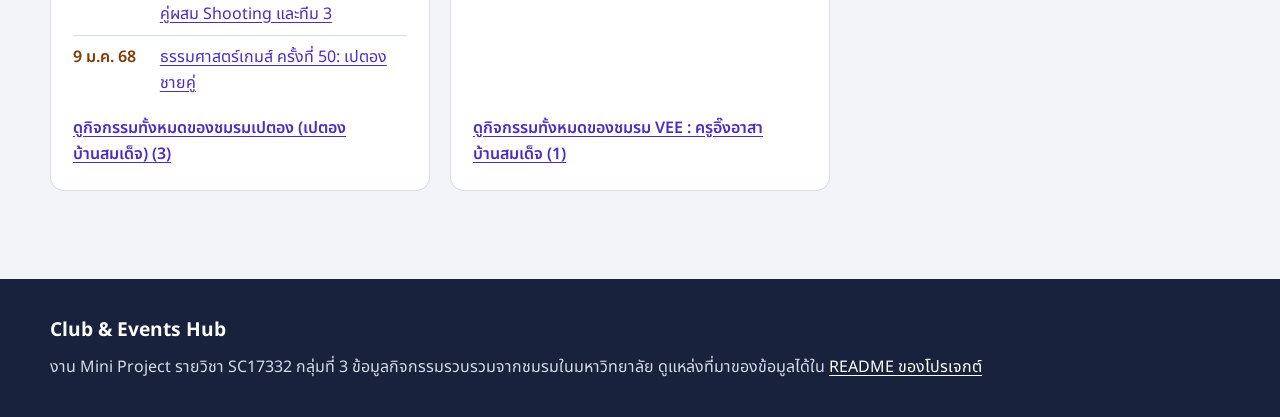
==== commit 0042dc4b: "Self-host Noto Sans Thai and reserve main height (Lighthouse Performance)" ====
--- a/clubs.html
+++ b/clubs.html
@@ -2,7 +2,7 @@
 <!--
   =========================================================
   clubs.html — รายชื่อชมรมและกิจกรรมของแต่ละชมรม
-  JavaScript: js/clubs.js (เริ่มทำงานผ่าน js/router.js)
+  JavaScript: js/clubs.js
   การ์ดชมรมทั้งหมดสร้างจาก clubs และ events ใน data/events.json
   =========================================================
 -->
@@ -12,9 +12,11 @@
   <meta name="viewport" content="width=device-width, initial-scale=1.0">
   <title>ชมรม — Club &amp; Events Hub</title>
   <meta name="description" content="รายชื่อชมรมในมหาวิทยาลัยและกิจกรรมที่กำลังจะมาถึงของแต่ละชมรม">
-  <link rel="preconnect" href="https://fonts.googleapis.com">
-  <link rel="preconnect" href="https://fonts.gstatic.com" crossorigin>
-  <link href="https://fonts.googleapis.com/css2?family=Noto+Sans+Thai:wght@400;500;600;700&display=swap" rel="stylesheet">
+  <!-- ฟอนต์ Noto Sans Thai (ฟอนต์เดียวทั้งเว็บ) เก็บไว้ในโฟลเดอร์ fonts/ ของเว็บเอง
+       ไม่ต้องรอโหลด CSS จาก Google Fonts ก่อน หน้าเว็บจึงแสดงเร็วขึ้น (คะแนน Performance ใน Lighthouse)
+       preload = บอกเบราว์เซอร์ให้เริ่มโหลดไฟล์ฟอนต์ทันที ส่วน @font-face อยู่ใน css/style.css -->
+  <link rel="preload" href="fonts/noto-sans-thai-thai.woff2" as="font" type="font/woff2" crossorigin>
+  <link rel="preload" href="fonts/noto-sans-thai-latin.woff2" as="font" type="font/woff2" crossorigin>
   <link rel="icon" href="images/favicon.svg" type="image/svg+xml">
   <link rel="stylesheet" href="css/style.css">
 </head>
@@ -62,21 +64,15 @@
       <p>
         งาน Mini Project รายวิชา SC17332 กลุ่มที่ 3 ข้อมูลกิจกรรมรวบรวมจากชมรมในมหาวิทยาลัย
         ดูแหล่งที่มาของข้อมูลได้ใน
-        <a href="https://github.com/">README ของโปรเจกต์</a>
+        <a href="https://github.com/lnwNika/smart-campus-club-events-hub#readme">README ของโปรเจกต์</a>
       </p>
     </div>
   </footer>
 
   <div class="notice" id="notice" role="status" aria-live="polite"></div>
 
-  <!-- JavaScript: ทุกหน้าโหลดครบทุกไฟล์ เพื่อให้ router.js สลับหน้าได้โดยไม่โหลดใหม่
-       ลำดับสำคัญ: common.js ก่อน (ฟังก์ชันที่ใช้ร่วม) → ไฟล์ของแต่ละหน้า → router.js ท้ายสุด (เริ่มทำงาน) -->
+  <!-- JavaScript: common.js ก่อน (ฟังก์ชันที่ใช้ร่วมกันทุกหน้า) แล้วตามด้วยไฟล์ของหน้านี้ -->
   <script src="js/common.js"></script>
-  <script src="js/home.js"></script>
-  <script src="js/events.js"></script>
   <script src="js/clubs.js"></script>
-  <script src="js/register.js"></script>
-  <script src="js/my-events.js"></script>
-  <script src="js/router.js"></script>
 </body>
 </html>
--- a/css/style.css
+++ b/css/style.css
@@ -11,6 +11,7 @@
      @media (min-width: 1024px) = เดสก์ท็อป  (จุดเปลี่ยนที่ 2)
 
    สารบัญ (ค้นด้วย Ctrl+F ตามเลข)
+     0) ฟอนต์
      1) ตัวแปร            2) พื้นฐาน + การเข้าถึง   3) Header / เมนู
      4) ปุ่มและลิงก์        5) Hero + นับถอยหลัง      6) หัวข้อและ section
      7) การ์ดกิจกรรม (ตั๋ว)  8) ตัวกรอง               9) ปฏิทิน
@@ -18,6 +19,30 @@
      13) Footer + แจ้งเตือน  14) Responsive           15) เปลี่ยนหน้า
      16) ลดการเคลื่อนไหว
    ========================================================= */
+
+
+/* ---------- 0) ฟอนต์ ----------
+   ไฟล์ฟอนต์อยู่ในโฟลเดอร์ fonts/ (Noto Sans Thai จาก Google Fonts สัญญาอนุญาต SIL Open Font License)
+   ไฟล์เดียวมีทุกความหนา 400–700 จึงประกาศ font-weight เป็นช่วง
+   unicode-range = โหลดไฟล์นั้นเฉพาะเมื่อหน้ามีตัวอักษรในช่วงนี้
+   font-display: swap = ระหว่างรอฟอนต์ให้แสดงข้อความด้วยฟอนต์ของเครื่องไปก่อน */
+@font-face {
+  font-family: "Noto Sans Thai";
+  font-style: normal;
+  font-weight: 400 700;
+  font-display: swap;
+  src: url("../fonts/noto-sans-thai-thai.woff2") format("woff2");
+  unicode-range: U+02D7, U+0303, U+0331, U+0E01-0E5B, U+200C-200D, U+25CC;
+}
+
+@font-face {
+  font-family: "Noto Sans Thai";
+  font-style: normal;
+  font-weight: 400 700;
+  font-display: swap;
+  src: url("../fonts/noto-sans-thai-latin.woff2") format("woff2");
+  unicode-range: U+0000-00FF, U+0131, U+0152-0153, U+02BB-02BC, U+02C6, U+02DA, U+02DC, U+0304, U+0308, U+0329, U+2000-206F, U+20AC, U+2122, U+2191, U+2193, U+2212, U+2215, U+FEFF, U+FFFD;
+}
 
 
 /* ---------- 1) ตัวแปร (ข้อ T4: ใช้ CSS custom properties สำหรับสีหลัก) ---------- */
@@ -764,22 +789,6 @@
   gap: 8px;
   margin-top: auto;            /* ดันปุ่มลงล่างสุด การ์ดในแถวเดียวกันปุ่มจะตรงกัน */
   padding-top: 4px;
-}
-
-/* ลิงก์ไปโพสต์ต้นฉบับ + หมายเหตุแหล่งที่มา (ข้อ T8) */
-.ticket-source {
-  color: var(--ink-soft);
-  font-size: 0.85rem;
-  line-height: 1.5;
-}
-
-.ticket-source a {
-  font-weight: 600;
-}
-
-.ticket-note {
-  color: var(--ink-soft);
-  font-size: 0.9rem;
 }
 
 
@@ -1155,49 +1164,6 @@
   display: grid;
   gap: 20px;
   padding-top: 24px;
-}
-
-.hours-card {
-  padding: 22px;
-  border: 1px solid var(--line);
-  border-radius: var(--radius-lg);
-  background: var(--surface);
-}
-
-.hours-card h2 {
-  font-size: 1.3rem;
-  font-weight: 600;
-}
-
-.hours-stats {
-  display: grid;
-  grid-template-columns: 1fr 1fr;
-  gap: 12px;
-  margin-top: 14px;
-}
-
-.hours-stat {
-  padding: 14px;
-  border-radius: 12px;
-  background: var(--paper);
-}
-
-.hours-stat strong {
-  display: block;
-  font-family: var(--font-display);
-  font-size: 2.4rem;
-  font-weight: 700;
-  line-height: 1.1;
-}
-
-.hours-stat-done {
-  background: var(--highlight);
-}
-
-.hours-note {
-  margin-top: 12px;
-  color: var(--ink-soft);
-  font-size: 0.88rem;
 }
 
 .my-list {
@@ -1286,10 +1252,6 @@
     min-height: 46px;
   }
 
-  .hours-stats {
-    gap: 16px;
-  }
-
   /* ปฏิทิน: จอกว้างพอแล้ว แสดงชื่อกิจกรรมแทนจุด */
   .cal-day {
     min-height: 96px;
@@ -1391,20 +1353,16 @@
     padding: 28px;
   }
 
-  .my-top {
-    grid-template-columns: 1.3fr 1fr;
-  }
-
   .cal-day {
     min-height: 116px;
   }
 }
 
 
-/* ---------- 15) เปลี่ยนหน้าแบบไม่โหลดใหม่ (router.js) ----------
-   router.js สร้าง <main> ใหม่ทุกครั้งที่เปลี่ยนหน้า animation จึงเล่นทุกครั้งเอง
+/* ---------- 15) เนื้อหาค่อย ๆ ปรากฏเมื่อเปิดหน้า ----------
    ค่อย ๆ ปรากฏ 0.2 วินาที ให้รู้ว่าเนื้อหาเปลี่ยนแล้ว */
 main {
+  min-height: 100vh;           /* จองพื้นที่ไว้ก่อน footer จึงไม่กระโดดลงเมื่อ JS เติมการ์ดเสร็จ (ลด CLS ใน Lighthouse) */
   animation: page-in 0.2s ease-out;
 }
 
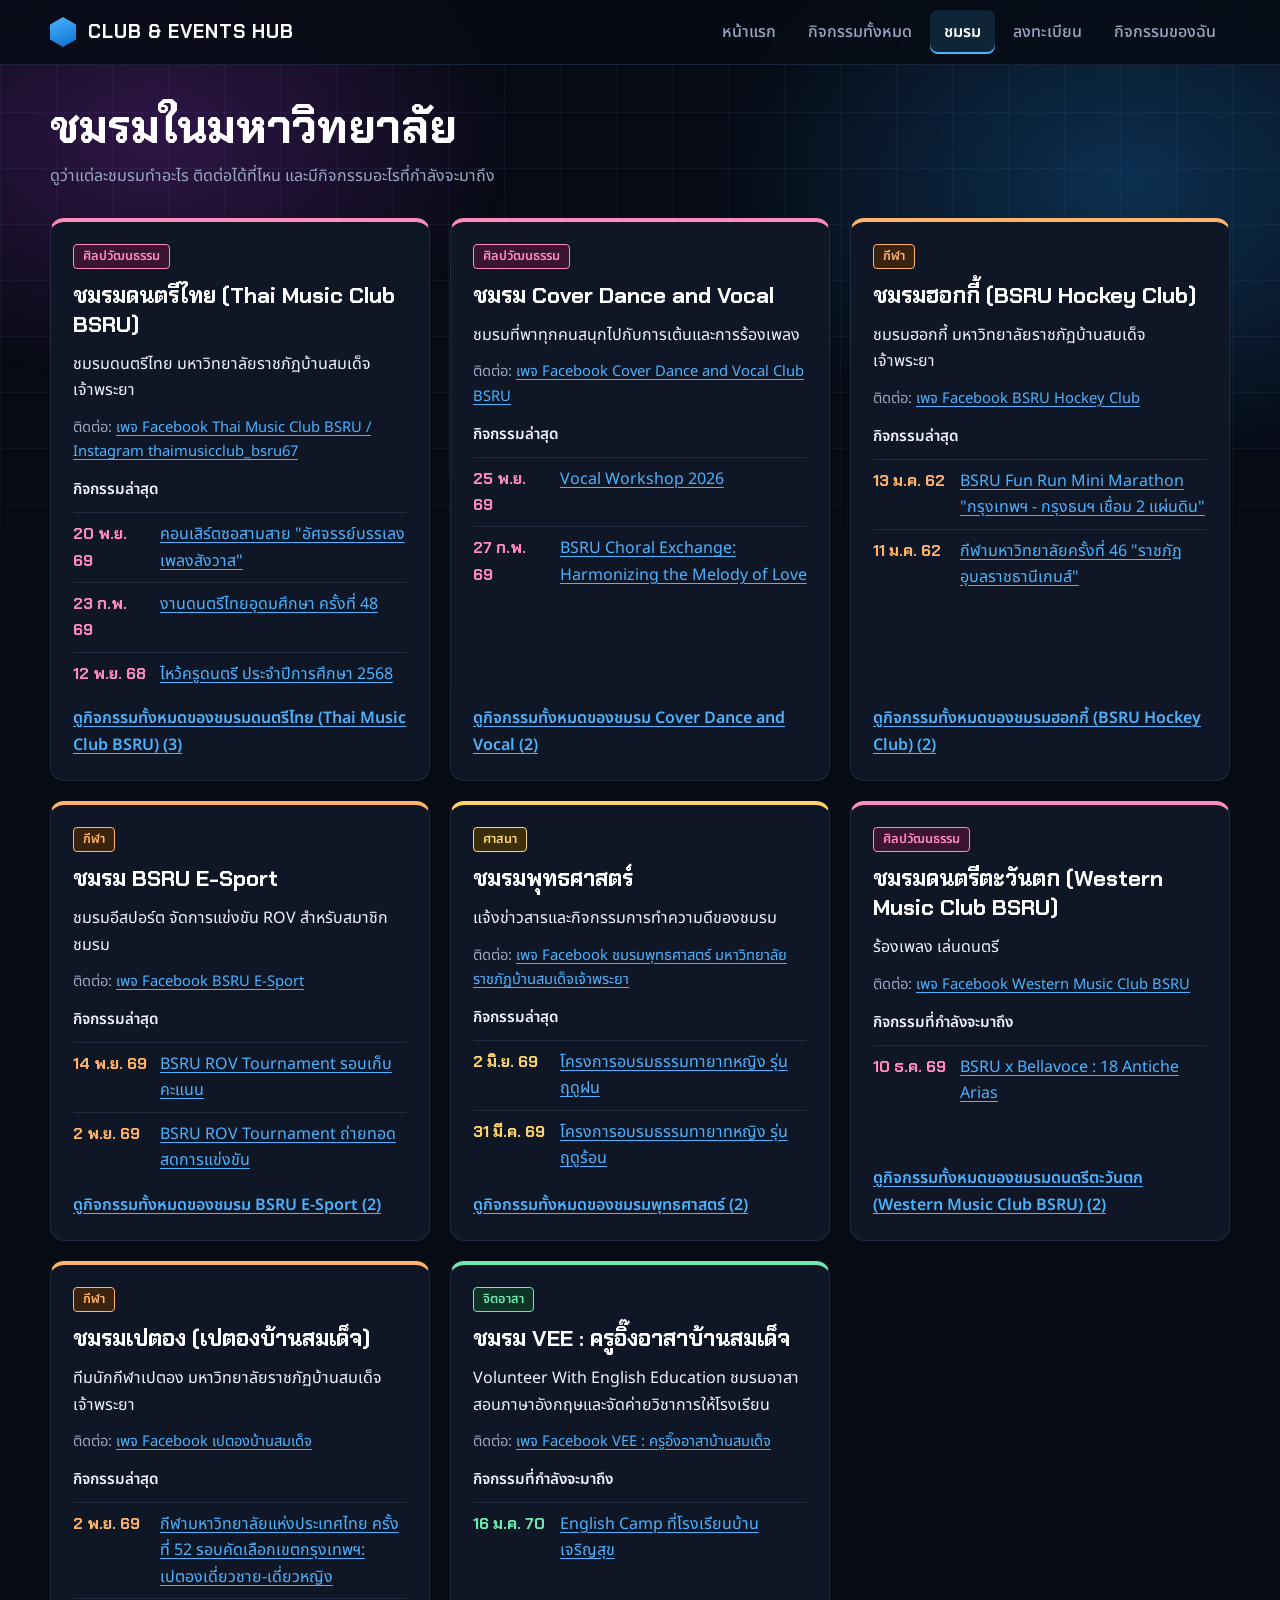
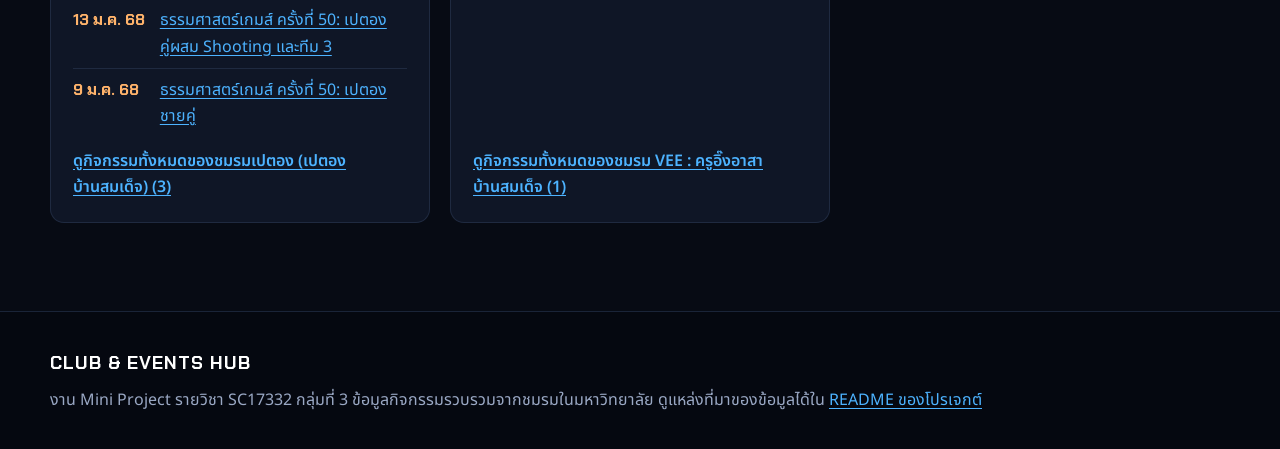
==== commit 04672b32: "Gaming dark theme (Chakra Petch headings, HUD countdown, hover glow)" ====
--- a/clubs.html
+++ b/clubs.html
@@ -12,11 +12,13 @@
   <meta name="viewport" content="width=device-width, initial-scale=1.0">
   <title>ชมรม — Club &amp; Events Hub</title>
   <meta name="description" content="รายชื่อชมรมในมหาวิทยาลัยและกิจกรรมที่กำลังจะมาถึงของแต่ละชมรม">
-  <!-- ฟอนต์ Noto Sans Thai (ฟอนต์เดียวทั้งเว็บ) เก็บไว้ในโฟลเดอร์ fonts/ ของเว็บเอง
+  <!-- ฟอนต์ Noto Sans Thai (เนื้อหา) และ Chakra Petch (หัวข้อ) เก็บไว้ในโฟลเดอร์ fonts/ ของเว็บเอง
        ไม่ต้องรอโหลด CSS จาก Google Fonts ก่อน หน้าเว็บจึงแสดงเร็วขึ้น (คะแนน Performance ใน Lighthouse)
        preload = บอกเบราว์เซอร์ให้เริ่มโหลดไฟล์ฟอนต์ทันที ส่วน @font-face อยู่ใน css/style.css -->
+  <link rel="preload" href="fonts/chakra-petch-700-thai.woff2" as="font" type="font/woff2" crossorigin>
   <link rel="preload" href="fonts/noto-sans-thai-thai.woff2" as="font" type="font/woff2" crossorigin>
   <link rel="preload" href="fonts/noto-sans-thai-latin.woff2" as="font" type="font/woff2" crossorigin>
+  <link rel="preload" href="fonts/chakra-petch-700-latin.woff2" as="font" type="font/woff2" crossorigin>
   <link rel="icon" href="images/favicon.svg" type="image/svg+xml">
   <link rel="stylesheet" href="css/style.css">
 </head>
--- a/css/style.css
+++ b/css/style.css
@@ -2,8 +2,10 @@
    style.css — Club & Events Hub (ใช้ร่วมกันทุกหน้า)
    รายวิชา SC17332 · Mini Project Smart Campus · กลุ่มที่ 3
 
-   แนวคิดดีไซน์: การ์ดกิจกรรมทำเป็น "ตั๋ว" มีต้นขั้วบอกวันที่ด้านซ้าย
+   แนวคิดดีไซน์: ธีมมืดแบบเว็บเกม (พื้นกรมท่าเข้ม เส้นตาราง แสงเรืองสีฟ้า-ม่วง ปุ่มสีฟ้า)
+   การ์ดกิจกรรมทำเป็น "ตั๋ว" มีต้นขั้วบอกวันที่ด้านซ้าย
    คั่นด้วยเส้นประและรอยเจาะครึ่งวงกลม สื่อถึงการลงทะเบียน/จองที่นั่ง
+   กล่องนับถอยหลังทำเป็นแถบ HUD แบบหน้าจอเกม
 
    เขียนแบบ mobile-first (ข้อ T5)
      สไตล์พื้นฐาน = จอมือถือ (360px ขึ้นไป)
@@ -22,8 +24,9 @@
 
 
 /* ---------- 0) ฟอนต์ ----------
-   ไฟล์ฟอนต์อยู่ในโฟลเดอร์ fonts/ (Noto Sans Thai จาก Google Fonts สัญญาอนุญาต SIL Open Font License)
-   ไฟล์เดียวมีทุกความหนา 400–700 จึงประกาศ font-weight เป็นช่วง
+   ไฟล์ฟอนต์อยู่ในโฟลเดอร์ fonts/ (จาก Google Fonts สัญญาอนุญาต SIL Open Font License ทั้ง 2 ฟอนต์)
+   - Noto Sans Thai = ตัวเนื้อหา ไฟล์เดียวมีทุกความหนา 400–700 จึงประกาศ font-weight เป็นช่วง
+   - Chakra Petch   = หัวข้อและตัวเลข (ทรงเหลี่ยมแบบเกม มีภาษาไทย) ใช้เฉพาะตัวหนา 700
    unicode-range = โหลดไฟล์นั้นเฉพาะเมื่อหน้ามีตัวอักษรในช่วงนี้
    font-display: swap = ระหว่างรอฟอนต์ให้แสดงข้อความด้วยฟอนต์ของเครื่องไปก่อน */
 @font-face {
@@ -44,38 +47,64 @@
   unicode-range: U+0000-00FF, U+0131, U+0152-0153, U+02BB-02BC, U+02C6, U+02DA, U+02DC, U+0304, U+0308, U+0329, U+2000-206F, U+20AC, U+2122, U+2191, U+2193, U+2212, U+2215, U+FEFF, U+FFFD;
 }
 
+/* หัวข้อที่ตั้ง font-weight 600 จะใช้ไฟล์ตัวหนา 700 ไฟล์เดียวกัน (ไม่ต้องโหลดเพิ่ม) */
+@font-face {
+  font-family: "Chakra Petch";
+  font-style: normal;
+  font-weight: 600 700;
+  font-display: swap;
+  src: url("../fonts/chakra-petch-700-thai.woff2") format("woff2");
+  unicode-range: U+02D7, U+0303, U+0331, U+0E01-0E5B, U+200C-200D, U+25CC;
+}
+
+@font-face {
+  font-family: "Chakra Petch";
+  font-style: normal;
+  font-weight: 600 700;
+  font-display: swap;
+  src: url("../fonts/chakra-petch-700-latin.woff2") format("woff2");
+  unicode-range: U+0000-00FF, U+0131, U+0152-0153, U+02BB-02BC, U+02C6, U+02DA, U+02DC, U+0304, U+0308, U+0329, U+2000-206F, U+20AC, U+2122, U+2191, U+2193, U+2212, U+2215, U+FEFF, U+FFFD;
+}
+
 
 /* ---------- 1) ตัวแปร (ข้อ T4: ใช้ CSS custom properties สำหรับสีหลัก) ---------- */
 :root {
-  --paper: #f2f4f8;          /* พื้นหลังทั้งหน้า (เทาอมฟ้า) */
-  --surface: #ffffff;        /* พื้นการ์ด */
-  --ink: #18223d;            /* ตัวอักษรหลัก (กรมท่า) */
-  --ink-soft: #4a5571;       /* ตัวอักษรรอง (contrast กับพื้น paper ≈ 7:1) */
-  --line: #d8dde7;           /* เส้นขอบบาง */
-  --field-line: #737d93;     /* ขอบช่องกรอก (ต้อง contrast ≥ 3:1 กับพื้นขาว) */
-
-  --accent: #4b2dbf;         /* สีหลัก (ม่วง) ตัวอักษรขาวบนสีนี้ contrast ≈ 9:1 */
-  --accent-hover: #391f9c;
-  --accent-soft: #ece7ff;
+  color-scheme: dark;        /* ให้ช่องเลือก แถบเลื่อน และ dropdown ของเบราว์เซอร์เป็นโหมดมืดด้วย */
+
+  --paper: #070b14;          /* พื้นหลังทั้งหน้า (กรมท่าเกือบดำ) */
+  --surface: #0f1626;        /* พื้นการ์ด */
+  --surface-2: #0b1220;      /* พื้นช่องกรอกและช่องตัวเลข (เข้มกว่าการ์ด) */
+  --ink: #eef3ff;            /* ตัวอักษรหลัก (ขาวอมฟ้า) */
+  --ink-soft: #9aa8c4;       /* ตัวอักษรรอง (contrast กับพื้นการ์ด ≈ 7:1) */
+  --line: #1f2a40;           /* เส้นขอบบาง */
+  --line-strong: #3a4a6b;    /* ขอบปุ่มแบบโปร่ง */
+  --field-line: #63708c;     /* ขอบช่องกรอก (ต้อง contrast ≥ 3:1 กับพื้นช่อง) */
+
+  --accent: #0a6fd1;         /* สีหลัก (ฟ้า) ใช้เป็นพื้นปุ่ม ตัวอักษรขาวบนสีนี้ contrast ≈ 5:1 */
+  --accent-hover: #0861b8;
+  --accent-text: #4db3ff;    /* ฟ้าสว่าง ใช้เป็นสีตัวอักษร/ลิงก์บนพื้นมืด (contrast ≈ 8:1) */
+  --accent-soft: rgba(77, 179, 255, 0.14);
+  --glow: rgba(30, 155, 255, 0.45);   /* แสงเรืองรอบปุ่ม/การ์ดตอนชี้เมาส์ */
   --highlight: #ffd84d;      /* เหลืองไฮไลต์ ใช้กับป้าย "นับชั่วโมงได้" */
 
-  --danger: #b42318;
-  --danger-soft: #fdecea;
-  --success: #146c3f;
-  --success-soft: #e3f4ea;
-
-  /* สีประจำประเภทกิจกรรม: --tint = พื้น, --tint-ink = ตัวอักษรบนพื้นนั้น
+  --danger: #ff7a8e;         /* แดงอ่อน ใช้เป็นตัวอักษรบนพื้นมืด */
+  --danger-strong: #c0263f;  /* แดงเข้ม ใช้เป็นพื้นปุ่มที่มีตัวอักษรขาว */
+  --danger-soft: #3b1220;
+  --success: #5ee69a;
+  --success-soft: #0f2e1d;
+
+  /* สีประจำประเภทกิจกรรม: --tint = พื้น (เข้ม), --tint-ink = ตัวอักษรบนพื้นนั้น (สว่าง)
      ค่าเริ่มต้น (ประเภทอื่น ๆ) ตั้งไว้ที่นี่ ส่วนแต่ละประเภทกำหนดในข้อ 7 */
-  --tint: #e8e5f4;
-  --tint-ink: #3e3470;
-
-  /* ใช้ฟอนต์เดียวทั้งเว็บ อยากเปลี่ยนฟอนต์แก้ 2 บรรทัดนี้ + ลิงก์ Google Fonts ใน <head> */
-  --font-display: "Noto Sans Thai", sans-serif;
+  --tint: #1c2238;
+  --tint-ink: #b9b3ff;
+
+  /* หัวข้อใช้ Chakra Petch เนื้อหาใช้ Noto Sans Thai (ไฟล์ฟอนต์อยู่ในข้อ 0) */
+  --font-display: "Chakra Petch", "Noto Sans Thai", sans-serif;
   --font-body: "Noto Sans Thai", sans-serif;
 
   --radius: 14px;
-  --radius-lg: 20px;
-  --pill: 999px;
+  --radius-lg: 16px;
+  --pill: 8px;               /* ปุ่มและป้ายเป็นเหลี่ยมมนเล็กน้อยแบบเว็บเกม */
   --stub: 78px;              /* ความกว้างต้นขั้วตั๋ว */
   --max: 1180px;             /* ความกว้างสูงสุดของเนื้อหา */
 }
@@ -102,6 +131,24 @@
   background: var(--paper);
 }
 
+/* ฉากหลังส่วนบนของทุกหน้า: เส้นตาราง + แสงเรืองฟ้า/ม่วง แล้วค่อย ๆ จางลง
+   วาดด้วย CSS ล้วน (ไม่มีไฟล์รูป) วางไว้หลังเนื้อหาด้วย z-index: -1 */
+body::before {
+  content: "";
+  position: absolute;
+  inset: 0 0 auto;
+  z-index: -1;
+  height: 760px;
+  background:
+    radial-gradient(520px 360px at 12% 18%, rgba(193, 60, 255, 0.22), transparent 70%),
+    radial-gradient(600px 420px at 88% 24%, rgba(30, 155, 255, 0.26), transparent 70%),
+    linear-gradient(rgba(120, 150, 210, 0.07) 1px, transparent 1px) 0 0 / 56px 56px,
+    linear-gradient(90deg, rgba(120, 150, 210, 0.07) 1px, transparent 1px) 0 0 / 56px 56px;
+  -webkit-mask-image: linear-gradient(#000 55%, transparent);
+  mask-image: linear-gradient(#000 55%, transparent);
+  pointer-events: none;
+}
+
 h1, h2, h3, p, ul, ol, dl, dd {
   margin: 0;
 }
@@ -122,7 +169,7 @@
 }
 
 a {
-  color: var(--accent);
+  color: var(--accent-text);
   text-underline-offset: 3px;
 }
 
@@ -148,7 +195,7 @@
 /* วงโฟกัสเมื่อใช้คีย์บอร์ด (ข้อ T3: มองเห็น focus ชัดเจน)
    :focus-visible แสดงเฉพาะตอนกด Tab ไม่แสดงตอนคลิกเมาส์ */
 :focus-visible {
-  outline: 3px solid var(--accent);
+  outline: 3px solid var(--accent-text);
   outline-offset: 3px;
 }
 
@@ -160,7 +207,7 @@
   z-index: 300;
   padding: 10px 18px;
   border-radius: var(--pill);
-  background: var(--ink);
+  background: var(--accent);
   color: #fff;
   font-weight: 600;
   transition: top 0.2s;
@@ -185,9 +232,9 @@
   position: sticky;
   top: 0;
   z-index: 100;
-  background: rgba(242, 244, 248, 0.92);
-  backdrop-filter: blur(8px);
-  border-bottom: 1px solid var(--line);
+  background: rgba(7, 11, 20, 0.82);
+  backdrop-filter: blur(10px);
+  border-bottom: 1px solid #1a2438;
 }
 
 /* Flexbox: โลโก้ + เมนูเรียงแนวนอน ถ้าที่ไม่พอให้ขึ้นบรรทัดใหม่ */
@@ -201,11 +248,27 @@
 }
 
 .logo {
-  color: var(--ink);
+  display: inline-flex;
+  align-items: center;
+  gap: 12px;
+  min-height: 44px;
+  color: #fff;
   font-family: var(--font-display);
-  font-size: 1.3rem;
+  font-size: 1.2rem;
   font-weight: 700;
+  letter-spacing: 0.05em;
+  text-transform: uppercase;
   text-decoration: none;
+}
+
+/* สัญลักษณ์หกเหลี่ยมหน้าชื่อเว็บ วาดด้วย clip-path (ไม่ใช้ไฟล์รูป) */
+.logo::before {
+  content: "";
+  width: 26px;
+  height: 30px;
+  background: linear-gradient(160deg, var(--accent-text), var(--accent));
+  clip-path: polygon(50% 0, 100% 25%, 100% 75%, 50% 100%, 0 75%, 0 25%);
+  box-shadow: 0 0 18px var(--glow);
 }
 
 /* มือถือ: เมนูเต็มความกว้าง เลื่อนซ้าย-ขวาได้ในแถบเมนูเท่านั้น (หน้าเว็บไม่ scroll แนวนอน) */
@@ -236,14 +299,15 @@
 }
 
 .nav-links a:hover {
-  background: var(--surface);
-  color: var(--ink);
+  background: rgba(255, 255, 255, 0.06);
+  color: #fff;
 }
 
 /* หน้าปัจจุบัน: เลือกจาก aria-current ไม่ต้องเพิ่ม class เอง */
 .nav-links a[aria-current="page"] {
   background: var(--accent-soft);
-  color: var(--accent);
+  box-shadow: inset 0 -2px 0 var(--accent-text);   /* เส้นสีฟ้าใต้เมนูที่เลือกอยู่ */
+  color: #fff;
   font-weight: 600;
 }
 
@@ -279,7 +343,7 @@
   text-align: center;
   text-decoration: none;
   cursor: pointer;
-  transition: background 0.2s, color 0.2s, border-color 0.2s;
+  transition: background 0.2s, color 0.2s, border-color 0.2s, box-shadow 0.2s, transform 0.2s;
 }
 
 .btn-primary {
@@ -292,13 +356,14 @@
 }
 
 .btn-ghost {
-  border-color: var(--ink);
+  border-color: var(--line-strong);
   background: transparent;
   color: var(--ink);
 }
 
 .btn-ghost:hover {
-  background: var(--ink);
+  border-color: var(--accent-text);
+  background: var(--accent-soft);
   color: #fff;
 }
 
@@ -309,8 +374,24 @@
 }
 
 .btn-danger:hover {
-  background: var(--danger);
-  color: #fff;
+  border-color: var(--danger-strong);
+  background: var(--danger-strong);
+  color: #fff;
+}
+
+/* ลูกเล่นตอนชี้เมาส์ / กด Tab มาที่ปุ่ม: ลอยขึ้นและมีแสงเรือง
+   ใส่ใน @media (hover: hover) ให้ทำงานเฉพาะอุปกรณ์ที่มีเมาส์ (มือถือแตะแล้วจะไม่ค้าง) */
+@media (hover: hover) {
+  .btn-primary:hover,
+  .btn-ghost:hover {
+    transform: translateY(-2px);
+    box-shadow: 0 0 0 1px var(--accent-text), 0 10px 26px var(--glow);
+  }
+}
+
+.btn-primary:focus-visible,
+.btn-ghost:focus-visible {
+  box-shadow: 0 0 0 1px var(--accent-text), 0 10px 26px var(--glow);
 }
 
 .btn-small {
@@ -328,7 +409,7 @@
 }
 
 .text-link:hover {
-  color: var(--accent-hover);
+  color: #8fd0ff;
 }
 
 /* ปุ่มที่หน้าตาเหมือนลิงก์ (ใช้ในข้อความ "ลองอีกครั้ง") */
@@ -336,7 +417,7 @@
   padding: 0;
   border: 0;
   background: none;
-  color: var(--accent);
+  color: var(--accent-text);
   font: inherit;
   font-weight: 600;
   text-decoration: underline;
@@ -349,7 +430,7 @@
   place-items: center;
   width: 44px;
   height: 44px;
-  border: 1.5px solid var(--line);
+  border: 1.5px solid var(--line-strong);
   border-radius: 50%;
   background: var(--surface);
   color: var(--ink);
@@ -360,43 +441,65 @@
 }
 
 .icon-btn:hover {
-  border-color: var(--ink);
+  border-color: var(--accent-text);
 }
 
 
 /* ---------- 5) Hero + นับถอยหลัง ---------- */
-/* Grid: มือถือ 1 คอลัมน์ (ข้อความอยู่บน กล่องนับถอยหลังอยู่ล่าง) เดสก์ท็อปแบ่ง 2 คอลัมน์ (ข้อ 14) */
+/* Grid 1 คอลัมน์: ข้อความจัดกึ่งกลางแบบหน้าเปิดเว็บเกม แล้วตามด้วยแถบนับถอยหลังเต็มความกว้าง */
 .hero {
   display: grid;
-  gap: 28px;
-  padding-block: 32px 8px;
+  gap: 40px;
+  padding-block: 48px 8px;
+}
+
+.hero-text {
+  display: flex;
+  flex-direction: column;
+  align-items: center;
+  text-align: center;
+}
+
+/* ข้อความเล็กเหนือหัวข้อ */
+.eyebrow {
+  margin-bottom: 14px;
+  color: var(--accent-text);
+  font-family: var(--font-display);
+  font-size: 0.85rem;
+  font-weight: 700;
+  letter-spacing: 0.26em;
 }
 
 .hero h1 {
-  font-size: clamp(1.9rem, 6.5vw, 3.3rem);   /* ขนาดยืดตามความกว้างจอ แต่ไม่เล็ก/ใหญ่เกินช่วงนี้ */
+  color: #fff;
+  font-size: clamp(2.2rem, 7vw, 4.2rem);   /* ขนาดยืดตามความกว้างจอ แต่ไม่เล็ก/ใหญ่เกินช่วงนี้ */
   font-weight: 700;
-  line-height: 1.35;         /* ภาษาไทยมีวรรณยุกต์ด้านบน ถ้าน้อยกว่านี้บรรทัดจะชนกัน */
+  line-height: 1.3;          /* ภาษาไทยมีวรรณยุกต์ด้านบน ถ้าน้อยกว่านี้บรรทัดจะชนกัน */
+  text-shadow: 0 0 40px rgba(30, 155, 255, 0.35);
 }
 
 .hero-lead {
   max-width: 34em;
-  margin-top: 14px;
-  color: var(--ink-soft);
+  margin-top: 16px;
+  color: #b7c3dc;
   font-size: 1.08rem;
 }
 
 .hero-actions {
   display: flex;
   flex-wrap: wrap;
-  gap: 12px;
-  margin-top: 24px;
-}
-
-/* กล่องนับถอยหลัง: จุดเด่นเดียวของหน้า ใช้พื้นสีเข้ม */
+  justify-content: center;
+  gap: 14px;
+  margin-top: 28px;
+}
+
+/* กล่องนับถอยหลัง: แถบแบบ HUD ในเกม พื้นไล่สีฟ้าเข้ม ขอบฟ้า */
 .countdown-card {
   padding: 22px 22px 24px;
+  border: 1px solid #2a4a7a;
   border-radius: var(--radius-lg);
-  background: var(--ink);
+  background: linear-gradient(120deg, rgba(10, 111, 209, 0.24), rgba(15, 22, 38, 0.94) 50%);
+  box-shadow: inset 0 0 0 1px rgba(77, 179, 255, 0.08), 0 20px 50px rgba(0, 0, 0, 0.45);
   color: #fff;
 }
 
@@ -404,22 +507,38 @@
   color: #fff;
 }
 
-/* บนพื้นเข้ม วงโฟกัสสีม่วงมองไม่เห็น จึงเปลี่ยนเป็นสีเหลือง */
+/* บนพื้นฟ้าเข้ม ใช้วงโฟกัสสีเหลืองให้เห็นชัด */
 .countdown-card :focus-visible {
   outline-color: var(--highlight);
 }
 
+/* หัวกล่อง + จุดแดงเรืองแสงแบบ "กำลังถ่ายทอดสด" */
 .countdown-label {
-  color: #c9cff0;
-  font-family: var(--font-body);
+  display: flex;
+  align-items: center;
+  gap: 10px;
+  color: var(--accent-text);
+  font-family: var(--font-display);
   font-size: 0.95rem;
-  font-weight: 500;
+  font-weight: 700;
+  letter-spacing: 0.08em;
+}
+
+.countdown-label::before {
+  content: "";
+  width: 9px;
+  height: 9px;
+  border-radius: 50%;
+  background: #ff4d6d;
+  box-shadow: 0 0 10px #ff4d6d;
 }
 
 .countdown-title {
   margin-top: 6px;
-  font-size: 1.35rem;
-  font-weight: 600;
+  font-family: var(--font-display);
+  font-size: 1.5rem;
+  font-weight: 700;
+  line-height: 1.35;
 }
 
 .countdown-title a {
@@ -432,7 +551,7 @@
 
 .countdown-when {
   margin-top: 4px;
-  color: #d5daf0;
+  color: #b7c3dc;
   font-size: 0.95rem;
 }
 
@@ -443,7 +562,7 @@
   gap: 10px;
   margin-top: 18px;
   padding-top: 18px;
-  border-top: 2px dashed rgba(255, 255, 255, 0.28);   /* เส้นประแบบรอยฉีกตั๋ว */
+  border-top: 2px dashed rgba(255, 255, 255, 0.18);   /* เส้นประแบบรอยฉีกตั๋ว */
 }
 
 .timer-part {
@@ -451,8 +570,14 @@
   flex-direction: column;
   align-items: center;
   padding: 10px 4px;
-  border-radius: 12px;
-  background: rgba(255, 255, 255, 0.08);
+  border: 1px solid #2a3a58;
+  border-radius: 10px;
+  background: var(--surface-2);
+}
+
+/* ช่องนาทีเป็นสีฟ้า ให้เห็นว่าเวลากำลังเดิน */
+.timer-part:last-child .timer-num {
+  color: var(--accent-text);
 }
 
 .timer-num {
@@ -464,13 +589,13 @@
 }
 
 .timer-unit {
-  color: #c9cff0;
+  color: var(--ink-soft);
   font-size: 0.88rem;
 }
 
 .countdown-status {
   margin-top: 10px;
-  color: #d5daf0;
+  color: #b7c3dc;
 }
 
 .countdown-foot {
@@ -484,7 +609,7 @@
 
 .countdown-foot .btn:hover {
   background: #fff;
-  color: var(--ink);
+  color: var(--surface-2);
 }
 
 
@@ -494,7 +619,8 @@
 }
 
 .page-head h1 {
-  font-size: clamp(1.8rem, 5vw, 2.5rem);
+  color: #fff;
+  font-size: clamp(2rem, 5.5vw, 2.9rem);
   font-weight: 700;
 }
 
@@ -518,8 +644,9 @@
 }
 
 .section-head h2 {
-  font-size: 1.5rem;
-  font-weight: 600;
+  color: #fff;
+  font-size: clamp(1.6rem, 4vw, 2rem);
+  font-weight: 700;
 }
 
 .count-pill {
@@ -560,26 +687,29 @@
   display: flex;
   flex-direction: column;
   gap: 2px;
-  padding: 18px 20px;
-  border: 2px solid transparent;
+  padding: 20px 22px;
+  border: 1px solid var(--line);
+  border-top: 3px solid var(--tint-ink);   /* แถบสีประจำประเภทด้านบน */
   border-radius: var(--radius);
-  background: var(--tint);
-  color: var(--tint-ink);
+  background: var(--surface);
+  color: #fff;
   text-decoration: none;
-  transition: border-color 0.2s;
+  transition: border-color 0.25s, transform 0.25s, box-shadow 0.25s;
 }
 
 .type-links a:hover {
-  border-color: var(--tint-ink);
+  border-color: var(--accent-text);
+  border-top-color: var(--tint-ink);
 }
 
 .type-name {
   font-family: var(--font-display);
-  font-size: 1.25rem;
-  font-weight: 600;
+  font-size: 1.35rem;
+  font-weight: 700;
 }
 
 .type-count {
+  color: var(--ink-soft);
   font-size: 0.92rem;
 }
 
@@ -587,11 +717,11 @@
 /* ---------- 7) การ์ดกิจกรรม (ตั๋ว) ---------- */
 /* สีประจำประเภท: เลือกจาก data-type ที่ JS ใส่ให้การ์ด เช่น data-type="กีฬา"
    ไม่ได้สื่อความหมายด้วยสีอย่างเดียว (ข้อ T3) เพราะมีชื่อประเภทเป็นตัวอักษรในป้ายด้วยเสมอ */
-[data-type="วิชาการ"]      { --tint: #dde7ff; --tint-ink: #1d3e8a; }
-[data-type="กีฬา"]         { --tint: #ffe2c7; --tint-ink: #833800; }
-[data-type="จิตอาสา"]      { --tint: #d3f0de; --tint-ink: #155c37; }
-[data-type="ศิลปวัฒนธรรม"] { --tint: #f8dcec; --tint-ink: #84204e; }
-[data-type="ศาสนา"]        { --tint: #fdecc8; --tint-ink: #7a4b00; }
+[data-type="วิชาการ"]      { --tint: #10264a; --tint-ink: #7cc0ff; }
+[data-type="กีฬา"]         { --tint: #3a230f; --tint-ink: #ffb36b; }
+[data-type="จิตอาสา"]      { --tint: #0f3324; --tint-ink: #6ee7b0; }
+[data-type="ศิลปวัฒนธรรม"] { --tint: #3a1430; --tint-ink: #ff8cbd; }
+[data-type="ศาสนา"]        { --tint: #3a2e0c; --tint-ink: #ffd46b; }
 
 /* auto-fill + minmax: จำนวนคอลัมน์ปรับเองตามความกว้าง (มือถือ 1, แท็บเล็ต 2, เดสก์ท็อป 3)
    min(100%, 300px) กันการ์ดกว้างเกินจอที่แคบกว่า 300px */
@@ -608,11 +738,17 @@
   border: 1px solid var(--line);
   border-radius: var(--radius);
   background: var(--surface);
-  transition: border-color 0.2s;
+  transition: border-color 0.25s, transform 0.25s, box-shadow 0.25s;
 }
 
 .ticket:hover {
-  border-color: #aab2c5;
+  border-color: var(--accent-text);
+}
+
+/* การ์ดใบแรกของ "กิจกรรมแนะนำ" ไล่สีฟ้าให้เด่น เหมือนเกมที่ถูกเลือกอยู่ในหน้าเว็บเกม */
+#featured-grid .ticket:first-child {
+  border-color: #2f6fb8;
+  background: linear-gradient(160deg, #0d3f78, var(--surface) 62%);
 }
 
 /* รอยเจาะครึ่งวงกลมบน-ล่าง ตรงแนวเส้นประ
@@ -641,14 +777,14 @@
 
 /* กิจกรรมที่จบแล้ว: ต้นขั้วเป็นสีเทา (มีป้าย "จบแล้ว" เป็นตัวอักษรด้วย) */
 .ticket.is-past {
-  --tint: #e4e7ee;
-  --tint-ink: #3d4660;
+  --tint: #1a2030;
+  --tint-ink: #9aa8c4;
 }
 
 /* การ์ดที่ถูกลิงก์มาถึง (#event-e006) หรือกดจากปฏิทิน */
 .ticket:target,
 .ticket.is-highlight {
-  outline: 3px solid var(--accent);
+  outline: 3px solid var(--accent-text);
   outline-offset: 3px;
 }
 
@@ -659,7 +795,7 @@
   justify-content: center;
   gap: 2px;
   padding: 16px 4px;
-  border-right: 2px dashed rgba(24, 34, 61, 0.22);
+  border-right: 2px dashed rgba(255, 255, 255, 0.16);
   border-radius: var(--radius) 0 0 var(--radius);
   background: var(--tint);
   color: var(--tint-ink);
@@ -703,10 +839,12 @@
   gap: 6px;
 }
 
+/* ป้ายแบบมีกรอบสีประจำประเภท (เหมือนป้ายแท็กในเว็บเกม) */
 .chip {
   display: inline-block;
-  padding: 2px 10px;
-  border-radius: var(--pill);
+  padding: 1px 9px;
+  border: 1px solid var(--tint-ink);
+  border-radius: 4px;
   background: var(--tint);
   color: var(--tint-ink);
   font-size: 0.8rem;
@@ -714,23 +852,27 @@
 }
 
 .chip-hours {
+  border-color: var(--highlight);
   background: var(--highlight);
-  color: var(--ink);
+  color: #1a1300;
 }
 
 .chip-status {
-  background: #e4e7ee;
-  color: #3d4660;
+  border-color: #3a4a6b;
+  background: #1a2030;
+  color: #b7c3dc;
 }
 
 .chip-full {
+  border-color: var(--danger);
   background: var(--danger-soft);
   color: var(--danger);
 }
 
 .ticket h3 {
-  font-size: 1.15rem;
-  font-weight: 600;
+  color: #fff;
+  font-size: 1.2rem;
+  font-weight: 700;
   line-height: 1.4;
 }
 
@@ -765,18 +907,18 @@
   height: 6px;
   overflow: hidden;
   border-radius: var(--pill);
-  background: #e3e6ee;
+  background: var(--line);
 }
 
 .seat-fill {
   width: 0;                    /* JS ตั้งความกว้างจริงตามสัดส่วนที่นั่งที่ใช้ไป */
   height: 100%;
-  background: var(--accent);
+  background: linear-gradient(90deg, var(--accent), var(--accent-text));
   transition: width 0.4s;
 }
 
 .ticket.is-low .seat-fill {
-  background: #c2410c;
+  background: linear-gradient(90deg, #ff4d6d, #ff9a5c);
 }
 
 .seat-text {
@@ -826,18 +968,19 @@
 
 .view-toggle {
   display: inline-flex;
-  padding: 3px;
-  border: 1.5px solid var(--ink);
-  border-radius: var(--pill);
+  padding: 4px;
+  border: 1.5px solid var(--line-strong);
+  border-radius: 10px;
+  background: var(--surface-2);
 }
 
 .view-toggle button {
   min-height: 38px;
   padding: 0 18px;
   border: 0;
-  border-radius: var(--pill);
+  border-radius: 7px;
   background: transparent;
-  color: var(--ink);
+  color: #b7c3dc;
   font: inherit;
   font-weight: 600;
   cursor: pointer;
@@ -845,7 +988,7 @@
 }
 
 .view-toggle button[aria-pressed="true"] {
-  background: var(--ink);
+  background: var(--accent);
   color: #fff;
 }
 
@@ -906,7 +1049,8 @@
 }
 
 .cal-day[aria-current="date"] {
-  border: 2px solid var(--accent);
+  border: 2px solid var(--accent-text);
+  box-shadow: 0 0 14px rgba(30, 155, 255, 0.3);
 }
 
 .cal-date {
@@ -961,14 +1105,16 @@
   gap: 12px;
   padding: 22px;
   border: 1px solid var(--line);
-  border-top: 6px solid var(--tint-ink);
+  border-top: 4px solid var(--tint-ink);
   border-radius: var(--radius);
   background: var(--surface);
+  transition: border-color 0.25s, transform 0.25s, box-shadow 0.25s;
 }
 
 .club h2 {
-  font-size: 1.35rem;
-  font-weight: 600;
+  color: #fff;
+  font-size: 1.4rem;
+  font-weight: 700;
 }
 
 .club-contact {
@@ -1027,8 +1173,9 @@
 .form-card h2,
 .event-summary h2 {
   margin-bottom: 16px;
-  font-size: 1.3rem;
-  font-weight: 600;
+  color: #fff;
+  font-size: 1.4rem;
+  font-weight: 700;
 }
 
 .field {
@@ -1050,16 +1197,21 @@
   min-height: 46px;
   padding: 8px 14px;
   border: 1.5px solid var(--field-line);
-  border-radius: 10px;
-  background: var(--surface);
+  border-radius: 8px;
+  background: var(--surface-2);
   color: var(--ink);
   font: inherit;
-  transition: border-color 0.2s;
+  transition: border-color 0.2s, box-shadow 0.2s;
+}
+
+.field input::placeholder {
+  color: #8592ad;
 }
 
 .field input:focus,
 .field select:focus {
-  border-color: var(--accent);
+  border-color: var(--accent-text);
+  box-shadow: 0 0 0 3px rgba(77, 179, 255, 0.25);
 }
 
 /* ช่องที่ JS ตรวจแล้วไม่ผ่าน (aria-invalid="true"): ขอบแดง + ข้อความแดงใต้ช่อง */
@@ -1091,7 +1243,7 @@
   width: 22px;
   height: 22px;
   margin: 2px 0 0;
-  accent-color: var(--accent);
+  accent-color: var(--accent-text);
 }
 
 .field-check label {
@@ -1183,8 +1335,9 @@
 .site-footer {
   margin-top: 40px;
   padding-block: 36px;
-  background: var(--ink);
-  color: #d5dbe8;
+  border-top: 1px solid #1a2438;
+  background: #050810;
+  color: var(--ink-soft);
 }
 
 .footer-inner {
@@ -1195,12 +1348,14 @@
 .footer-title {
   color: #fff;
   font-family: var(--font-display);
-  font-size: 1.2rem;
+  font-size: 1.15rem;
   font-weight: 700;
+  letter-spacing: 0.05em;
+  text-transform: uppercase;
 }
 
 .site-footer a {
-  color: #fff;
+  color: var(--accent-text);
 }
 
 .site-footer :focus-visible {
@@ -1214,10 +1369,11 @@
   z-index: 200;
   max-width: calc(100% - 32px);
   padding: 12px 22px;
+  border: 1px solid var(--accent-text);
   border-radius: var(--pill);
-  background: var(--ink);
-  color: #fff;
-  box-shadow: 0 10px 30px rgba(24, 34, 61, 0.25);
+  background: #13203a;
+  color: #fff;
+  box-shadow: 0 10px 30px rgba(0, 0, 0, 0.5), 0 0 18px rgba(30, 155, 255, 0.25);
   opacity: 0;
   pointer-events: none;
   transform: translate(-50%, 16px);
@@ -1319,14 +1475,34 @@
   }
 
   .hero {
-    grid-template-columns: 1.15fr 0.85fr;
+    gap: 56px;
+    padding-block: 80px 16px;
+  }
+
+  /* แถบนับถอยหลัง: ชื่อกิจกรรมอยู่ซ้าย ตัวเลข 3 ช่องอยู่ขวา */
+  .countdown-card {
+    padding: 28px 32px;
+  }
+
+  #countdown-box {
+    display: grid;
+    grid-template-columns: minmax(0, 1fr) auto;
+    column-gap: 40px;
     align-items: center;
-    gap: 56px;
-    padding-block: 56px 16px;
-  }
-
-  .countdown-card {
-    padding: 28px 28px 30px;
+  }
+
+  .countdown-title,
+  .countdown-when {
+    grid-column: 1;
+  }
+
+  .timer {
+    grid-column: 2;
+    grid-row: 1 / span 2;
+    grid-template-columns: repeat(3, 104px);
+    margin-top: 0;
+    padding-top: 0;
+    border-top: 0;
   }
 
   .filter-form {
@@ -1355,6 +1531,27 @@
 
   .cal-day {
     min-height: 116px;
+  }
+}
+
+
+/* การ์ดลอยขึ้นและมีแสงเรืองตอนชี้เมาส์ (เฉพาะอุปกรณ์ที่มีเมาส์)
+   :focus-within = กด Tab ไปที่ปุ่มหรือลิงก์ในการ์ด การ์ดก็ลอยด้วย คนใช้คีย์บอร์ดเห็นเหมือนกัน */
+@media (hover: hover) {
+  .ticket:hover,
+  .ticket:focus-within,
+  .club:hover,
+  .club:focus-within,
+  .type-links a:hover,
+  .type-links a:focus-visible {
+    transform: translateY(-5px);
+    box-shadow: 0 18px 40px rgba(0, 0, 0, 0.5), 0 0 24px rgba(30, 155, 255, 0.22);
+  }
+
+  .club:hover,
+  .club:focus-within {
+    border-color: var(--accent-text);
+    border-top-color: var(--tint-ink);
   }
 }
 
